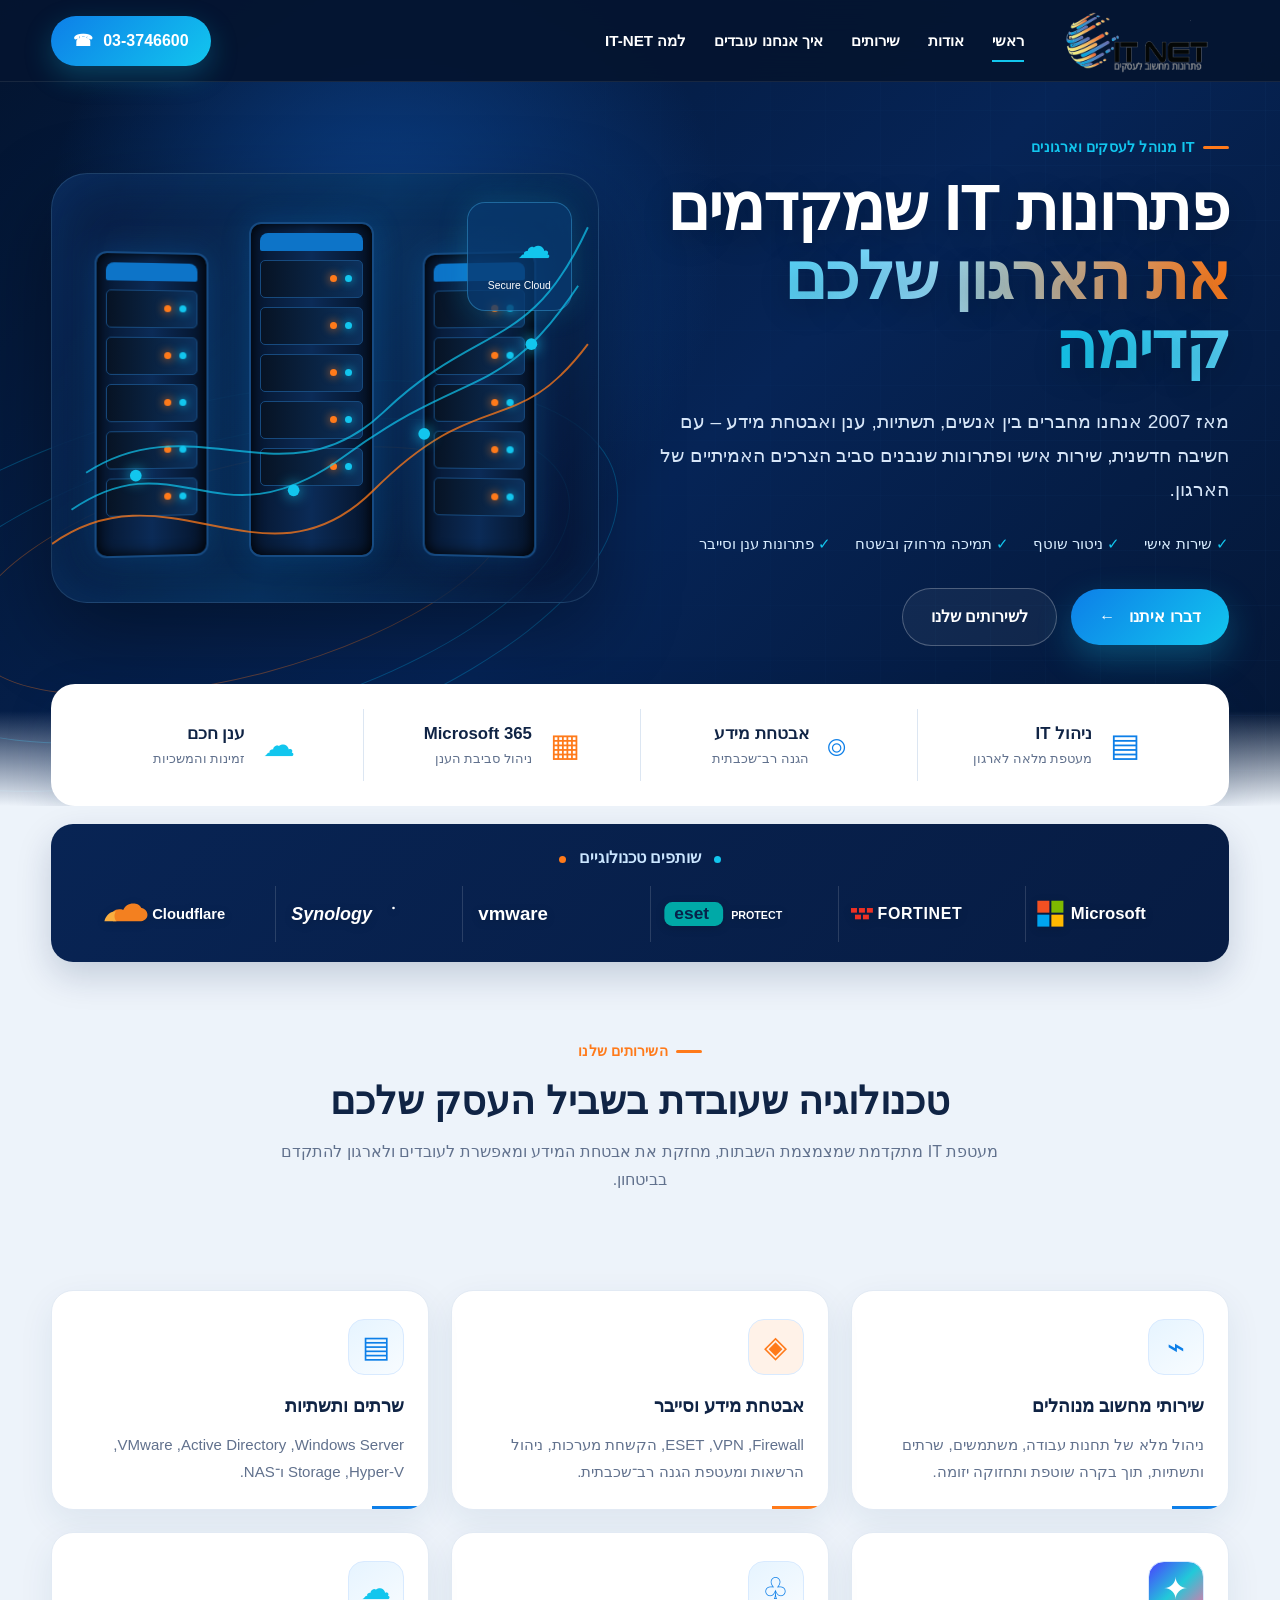
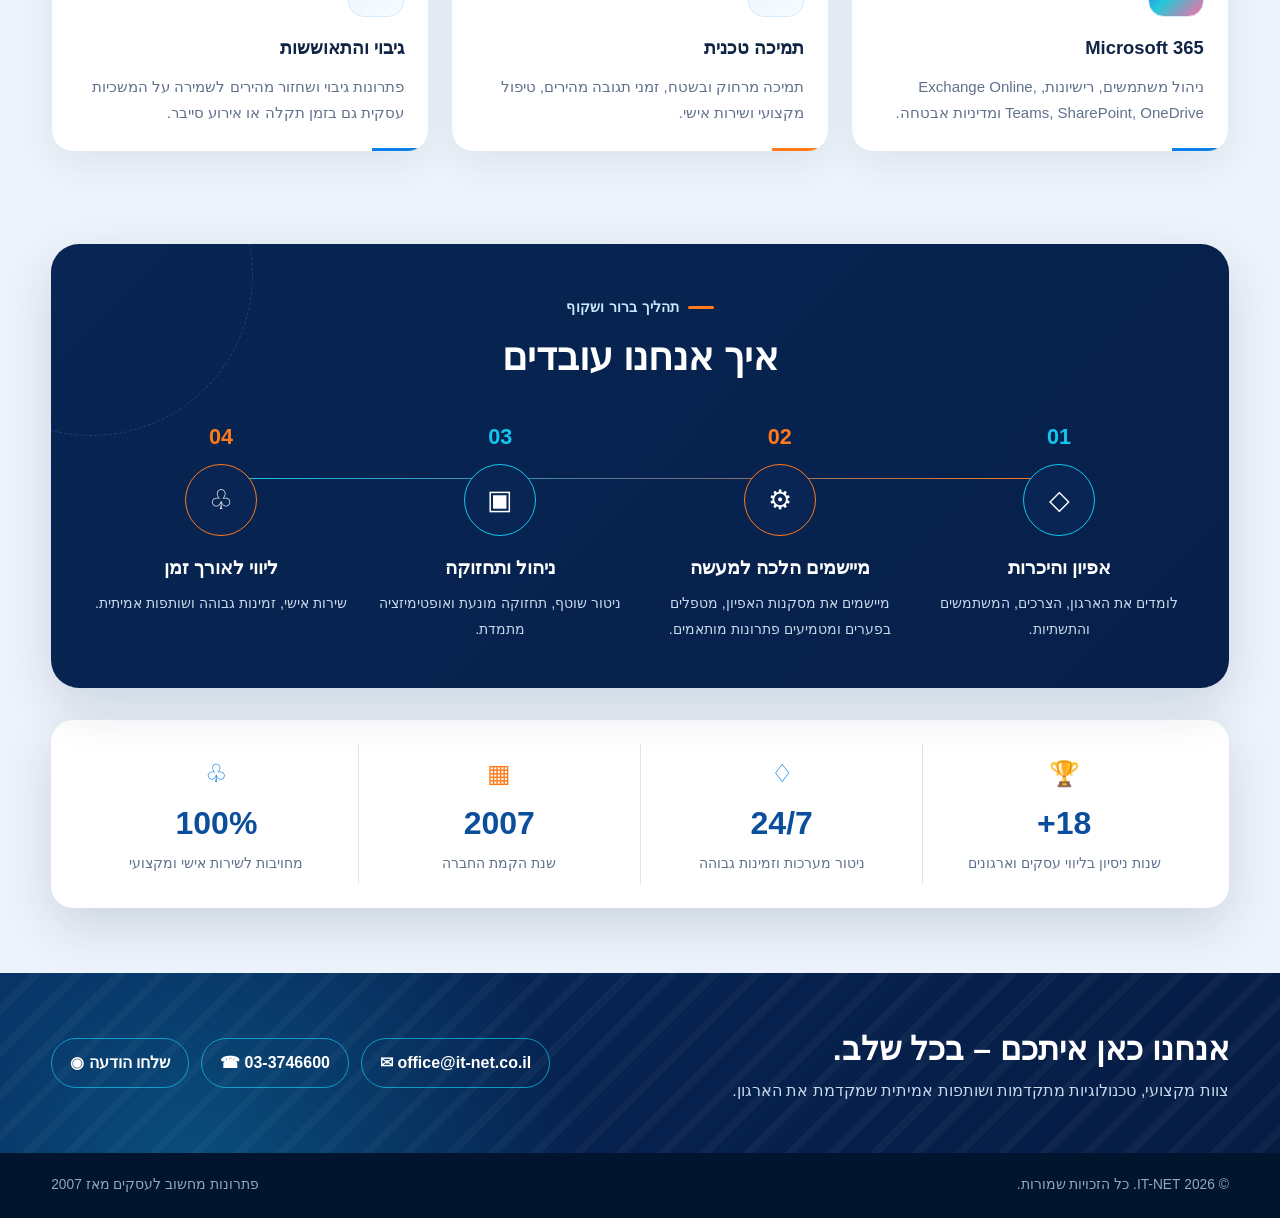
==== index.html @ 42cc9999 "back to png logo" ====
<!DOCTYPE html>
<html lang="he" dir="rtl">
<head>
  <meta charset="UTF-8" />
  <meta name="viewport" content="width=device-width, initial-scale=1.0" />
  <meta name="description" content="IT-NET – שירותי מחשוב מנוהלים, אבטחת מידע, ענן ותשתיות לעסקים וארגונים מאז 2007." />
  <title>IT-NET | פתרונות מחשוב לעסקים</title>
  <link rel="icon" type="image/svg+xml" href="favicon.svg">
  <link rel="stylesheet" href="style.css" />
</head>
<body>
  <header class="site-header">
    <div class="container nav-wrap">
      <a class="brand" href="#top" aria-label="IT-NET">
        <img src="assets/logo.png"
     alt="IT-NET פתרונות מחשוב לעסקים">
      </a>
      <button class="menu-btn" id="menuBtn" aria-label="פתיחת תפריט" aria-expanded="false">☰</button>
      <nav class="main-nav" id="mainNav" aria-label="ניווט ראשי">
        <a href="#top" class="active">ראשי</a>
        <a href="#about">אודות</a>
        <a href="#services">שירותים</a>
        <a href="#process">איך אנחנו עובדים</a>
        <a href="#why">למה IT-NET</a>
      </nav>
      <a class="phone-pill" href="tel:033746600">03-3746600 <span>☎</span></a>
    </div>
  </header>

  <main id="top">
    <section class="hero">
      <div class="hero-grid-bg" aria-hidden="true"></div>
      <div class="hero-orbits" aria-hidden="true"><span></span><span></span><span></span></div>
      <div class="container hero-inner">
        <div class="hero-copy reveal">
          <div class="eyebrow">IT מנוהל לעסקים וארגונים</div>
          <h1>פתרונות IT שמקדמים<br><span>את הארגון שלכם קדימה</span></h1>
          <p>מאז 2007 אנחנו מחברים בין אנשים, תשתיות, ענן ואבטחת מידע – עם חשיבה חדשנית, שירות אישי ופתרונות שנבנים סביב הצרכים האמיתיים של הארגון.</p>
          <div class="hero-points">
            <span>✓ שירות אישי</span>
            <span>✓ ניטור שוטף</span>
            <span>✓ תמיכה מרחוק ובשטח</span>
            <span>✓ פתרונות ענן וסייבר</span>
          </div>
          <div class="hero-actions">
            <a class="primary-btn" href="tel:033746600">דברו איתנו <span>←</span></a>
            <a class="ghost-btn" href="#services">לשירותים שלנו</a>
          </div>
        </div>

        <div class="hero-visual reveal" aria-label="המחשה של מערך שרתים וענן">
          <div class="server-stage">
            <div class="glow glow-1"></div><div class="glow glow-2"></div>
            <div class="rack rack-a">
              <b></b><i></i><i></i><i></i><i></i><i></i>
            </div>
            <div class="rack rack-b">
              <b></b><i></i><i></i><i></i><i></i><i></i>
            </div>
            <div class="rack rack-c">
              <b></b><i></i><i></i><i></i><i></i><i></i>
            </div>
            <div class="cloud-node">☁<small>Secure Cloud</small></div>
            <svg class="data-lines" viewBox="0 0 560 390" role="img" aria-label="קווי נתונים">
              <path d="M20 320 C130 245 170 360 300 265 S460 210 540 90"/>
              <path d="M0 355 C120 270 220 410 330 300 S475 250 550 150"/>
              <path d="M35 282 C145 210 240 315 340 220 S490 160 550 30"/>
              <circle cx="86" cy="285" r="6"/><circle cx="248" cy="300" r="6"/><circle cx="382" cy="242" r="6"/><circle cx="492" cy="150" r="6"/>
            </svg>
          </div>
        </div>
      </div>

      <div class="container quick-strip reveal">
        <article><span class="mini-icon">▤</span><div><strong>ניהול IT</strong><small>מעטפת מלאה לארגון</small></div></article>
        <article><span class="mini-icon shield">⌾</span><div><strong>אבטחת מידע</strong><small>הגנה רב־שכבתית</small></div></article>
        <article><span class="mini-icon microsoft">▦</span><div><strong>Microsoft 365</strong><small>ניהול סביבת הענן</small></div></article>
        <article><span class="mini-icon cloud">☁</span><div><strong>ענן חכם</strong><small>זמינות והמשכיות</small></div></article>
      </div>
    </section>

    <section class="partners" aria-label="טכנולוגיות מובילות">
      <div class="container partner-box reveal">
        <div class="partner-title"><span></span> שותפים טכנולוגיים <span></span></div>
        <div class="partner-list">
          <div class="partner-logo"><img src="assets/microsoft.svg" alt="Microsoft"></div>
          <div class="partner-logo"><img src="assets/fortinet.svg" alt="Fortinet"></div>
          <div class="partner-logo"><img src="assets/eset.svg" alt="ESET Protect"></div>
          <div class="partner-logo"><img src="assets/vmware.svg" alt="VMware"></div>
          <div class="partner-logo"><img src="assets/synology.svg" alt="Synology"></div>
          <div class="partner-logo"><img src="assets/cloudflare.svg" alt="Cloudflare"></div>
        </div>
      </div>
    </section>

    <section class="section intro" id="about">
      <div class="container center-head reveal">
        <div class="eyebrow orange">השירותים שלנו</div>
        <h2>טכנולוגיה שעובדת בשביל העסק שלכם</h2>
        <p>מעטפת IT מתקדמת שמצמצמת השבתות, מחזקת את אבטחת המידע ומאפשרת לעובדים ולארגון להתקדם בביטחון.</p>
      </div>
    </section>

    <section class="section services" id="services">
      <div class="container service-grid">
        <article class="service-card reveal"><div class="service-icon">⌁</div><h3>שירותי מחשוב מנוהלים</h3><p>ניהול מלא של תחנות עבודה, משתמשים, שרתים ותשתיות, תוך בקרה שוטפת ותחזוקה יזומה.</p><span></span></article>
        <article class="service-card reveal"><div class="service-icon orange-icon">◈</div><h3>אבטחת מידע וסייבר</h3><p>Firewall, ‏VPN, ‏ESET, הקשחת מערכות, ניהול הרשאות ומעטפת הגנה רב־שכבתית.</p><span></span></article>
        <article class="service-card reveal"><div class="service-icon">▤</div><h3>שרתים ותשתיות</h3><p>Windows Server, ‏Active Directory, ‏VMware, ‏Hyper-V, ‏Storage ו־NAS.</p><span></span></article>
        <article class="service-card reveal"><div class="service-icon multi">✦</div><h3>Microsoft 365</h3><p>ניהול משתמשים, רישיונות, Exchange Online, Teams, SharePoint, OneDrive ומדיניות אבטחה.</p><span></span></article>
        <article class="service-card reveal"><div class="service-icon">♧</div><h3>תמיכה טכנית</h3><p>תמיכה מרחוק ובשטח, זמני תגובה מהירים, טיפול מקצועי ושירות אישי.</p><span></span></article>
        <article class="service-card reveal"><div class="service-icon cyan-icon">☁</div><h3>גיבוי והתאוששות</h3><p>פתרונות גיבוי ושחזור מהירים לשמירה על המשכיות עסקית גם בזמן תקלה או אירוע סייבר.</p><span></span></article>
      </div>
    </section>

    <section class="process-wrap" id="process">
      <div class="container process-box reveal">
        <div class="process-head"><div class="eyebrow light">תהליך ברור ושקוף</div><h2>איך אנחנו עובדים</h2></div>
        <div class="steps">
          <article><div class="step-num">01</div><div class="step-icon">◇</div><h3>אפיון והיכרות</h3><p>לומדים את הארגון, הצרכים, המשתמשים והתשתיות.</p></article>
          <article><div class="step-num orange-txt">02</div><div class="step-icon orange-border">⚙</div><h3>מיישמים הלכה למעשה</h3><p>מיישמים את מסקנות האפיון, מטפלים בפערים ומטמיעים פתרונות מותאמים.</p></article>
          <article><div class="step-num">03</div><div class="step-icon">▣</div><h3>ניהול ותחזוקה</h3><p>ניטור שוטף, תחזוקה מונעת ואופטימיזציה מתמדת.</p></article>
          <article><div class="step-num orange-txt">04</div><div class="step-icon orange-border">♧</div><h3>ליווי לאורך זמן</h3><p>שירות אישי, זמינות גבוהה ושותפות אמיתית.</p></article>
        </div>
      </div>
    </section>

    <section class="stats" id="why">
      <div class="container stats-grid reveal">
        <article><div class="stat-icon orange-icon">🏆</div><strong>18+</strong><span>שנות ניסיון בליווי עסקים וארגונים</span></article>
        <article><div class="stat-icon">♢</div><strong>24/7</strong><span>ניטור מערכות וזמינות גבוהה</span></article>
        <article><div class="stat-icon orange-icon">▦</div><strong>2007</strong><span>שנת הקמת החברה</span></article>
        <article><div class="stat-icon">♧</div><strong>100%</strong><span>מחויבות לשירות אישי ומקצועי</span></article>
      </div>
    </section>

    <section class="cta-band">
      <div class="cta-pattern" aria-hidden="true"></div>
      <div class="container cta-inner reveal">
        <div><h2>אנחנו כאן איתכם – בכל שלב.</h2><p>צוות מקצועי, טכנולוגיות מתקדמות ושותפות אמיתית שמקדמת את הארגון.</p></div>
        <div class="contact-actions">
          <a href="mailto:office@it-net.co.il">office@it-net.co.il ✉</a>
          <a href="tel:033746600">03-3746600 ☎</a>
          <a href="https://wa.me/97233746600" target="_blank" rel="noopener">שלחו הודעה ◉</a>
        </div>
      </div>
    </section>
  </main>

  <footer class="footer">
    <div class="container"><span>© <span id="year"></span> IT-NET. כל הזכויות שמורות.</span><span>פתרונות מחשוב לעסקים מאז 2007</span></div>
  </footer>

  <script src="script.js"></script>
</body>
</html>
---- style.css ----
:root {
  --navy: #061a3a;
  --navy2: #08295b;
  --blue: #0d7fe8;
  --cyan: #12c6ee;
  --orange: #ff7a1a;
  --yellow: #f6c54a;

  --ink: #102445;
  --muted: #61718d;
  --soft: #f3f7fc;
  --line: #dce6f2;
  --white: #fff;

  --shadow: 0 18px 50px rgba(10, 36, 78, 0.14);
}


/* =========================================================
   RESET
   ========================================================= */

* {
  box-sizing: border-box;
  margin: 0;
  padding: 0;
}

html {
  scroll-behavior: smooth;
}

body {
  font-family: Arial, "Segoe UI", sans-serif;
  color: var(--ink);
  background: #edf3fa;
  line-height: 1.75;
  overflow-x: hidden;
}

a {
  text-decoration: none;
  color: inherit;
}

img {
  max-width: 100%;
}

.container {
  width: min(1180px, 92%);
  margin: 0 auto;
}


/* =========================================================
   HEADER
   ========================================================= */

.site-header {
  position: fixed;
  inset: 0 0 auto 0;
  z-index: 1000;

  height: 82px;

  background: rgba(5, 21, 48, 0.94);
  backdrop-filter: blur(16px);

  border-bottom: 1px solid rgba(255, 255, 255, 0.08);
}

.nav-wrap {
  height: 82px;

  display: flex;
  align-items: center;

  gap: 30px;

  /*
    The site is Hebrew / RTL.
    Keep the header direction explicit so the logo
    stays on the RIGHT and navigation follows it.
  */
  direction: rtl;
}


/* LOGO */

.brand {
  display: flex;
  align-items: center;

  flex: 0 0 auto;

  width: 175px;
  height: 72px;

  margin: 0;
  padding: 0;

  overflow: hidden;
}

.brand img {
  display: block;

  width: 175px;
  height: auto;

  max-height: 68px;

  object-fit: contain;
  object-position: center;

  margin: 0;
  padding: 0;

  background: transparent;

  filter: none;
}


/* NAVIGATION */

.main-nav {
  display: flex;
  align-items: center;
  gap: 28px;
}

.main-nav a {
  position: relative;

  color: #fff;

  font-weight: 700;
  font-size: 0.95rem;

  padding: 28px 0;

  white-space: nowrap;
}

.main-nav a::after {
  content: "";

  position: absolute;

  right: 0;
  bottom: 20px;

  width: 0;
  height: 2px;

  background: var(--cyan);

  transition: width 0.25s ease;
}

.main-nav a:hover::after,
.main-nav a.active::after {
  width: 100%;
}


/* PHONE */

.phone-pill {
  margin-right: auto;

  display: flex;
  align-items: center;
  gap: 10px;

  padding: 11px 22px;

  border-radius: 40px;

  color: #fff;

  background: linear-gradient(
    135deg,
    var(--blue),
    var(--cyan)
  );

  font-weight: 800;

  white-space: nowrap;

  box-shadow:
    0 10px 28px rgba(18, 198, 238, 0.25);
}


/* MOBILE MENU BUTTON */

.menu-btn {
  display: none;

  border: 0;
  background: transparent;

  color: #fff;

  font-size: 1.8rem;

  cursor: pointer;
}


/* =========================================================
   HERO
   ========================================================= */

.hero {
  min-height: 730px;

  padding-top: 130px;

  position: relative;

  color: #fff;

  background:
    radial-gradient(
      circle at 30% 30%,
      #0b4088 0,
      transparent 32%
    ),
    linear-gradient(
      135deg,
      #03142f 0%,
      #062456 55%,
      #041634 100%
    );

  overflow: hidden;
}

.hero::after {
  content: "";

  position: absolute;

  inset: auto 0 0;

  height: 95px;

  background:
    linear-gradient(
      to bottom,
      transparent,
      #edf3fa
    );
}

.hero-grid-bg {
  position: absolute;
  inset: 0;

  opacity: 0.14;

  background-image:
    linear-gradient(
      rgba(80, 180, 255, 0.22) 1px,
      transparent 1px
    ),
    linear-gradient(
      90deg,
      rgba(80, 180, 255, 0.22) 1px,
      transparent 1px
    );

  background-size: 55px 55px;

  mask-image:
    linear-gradient(
      to left,
      black,
      transparent 68%
    );
}

.hero-orbits span {
  position: absolute;

  border: 1px solid rgba(0, 194, 255, 0.28);

  border-radius: 50%;

  transform: rotate(-15deg);
}

.hero-orbits span:nth-child(1) {
  width: 850px;
  height: 360px;

  left: -220px;
  bottom: 40px;
}

.hero-orbits span:nth-child(2) {
  width: 700px;
  height: 280px;

  left: -120px;
  bottom: 85px;
}

.hero-orbits span:nth-child(3) {
  width: 560px;
  height: 210px;

  left: -40px;
  bottom: 130px;

  border-color: rgba(255, 122, 26, 0.35);
}

.hero-inner {
  display: grid;

  grid-template-columns:
    1.02fr
    0.98fr;

  align-items: center;

  gap: 60px;

  position: relative;
  z-index: 2;
}

.eyebrow {
  display: inline-flex;
  align-items: center;
  gap: 8px;

  color: var(--cyan);

  font-weight: 800;
  font-size: 0.9rem;

  letter-spacing: 0.2px;

  margin-bottom: 14px;
}

.eyebrow::before {
  content: "";

  width: 26px;
  height: 3px;

  border-radius: 10px;

  background: var(--orange);
}

.hero h1 {
  font-size: clamp(3rem, 5vw, 5.1rem);

  line-height: 1.08;

  margin-bottom: 24px;

  letter-spacing: -1px;

  text-shadow:
    0 8px 30px rgba(0, 0, 0, 0.24);
}

.hero h1 span {
  background:
    linear-gradient(
      90deg,
      var(--cyan),
      #8ddcff,
      var(--orange)
    );

  -webkit-background-clip: text;
  background-clip: text;

  color: transparent;
}

.hero-copy > p {
  font-size: 1.2rem;

  color: #d7e6f8;

  max-width: 690px;

  margin-bottom: 25px;
}

.hero-points {
  display: flex;

  flex-wrap: wrap;

  gap: 12px 24px;

  color: #d9edff;

  font-size: 0.95rem;

  margin-bottom: 30px;
}

.hero-points span::first-letter {
  color: var(--cyan);
}

.hero-actions {
  display: flex;

  gap: 14px;

  align-items: center;
}

.primary-btn,
.ghost-btn {
  padding: 14px 28px;

  border-radius: 40px;

  font-weight: 800;

  display: inline-flex;
  align-items: center;

  gap: 14px;

  transition: 0.25s;
}

.primary-btn {
  background:
    linear-gradient(
      135deg,
      var(--blue),
      var(--cyan)
    );

  box-shadow:
    0 14px 35px rgba(18, 198, 238, 0.28);
}

.ghost-btn {
  border: 1px solid rgba(255, 255, 255, 0.25);

  background: rgba(255, 255, 255, 0.05);
}

.primary-btn:hover,
.ghost-btn:hover {
  transform: translateY(-3px);
}


/* =========================================================
   HERO VISUAL
   ========================================================= */

.hero-visual {
  min-height: 430px;

  display: grid;

  place-items: center;
}

.server-stage {
  position: relative;

  width: 100%;
  height: 430px;

  border-radius: 36px;

  background:
    linear-gradient(
      145deg,
      rgba(9, 34, 75, 0.98),
      rgba(6, 17, 44, 0.76)
    );

  border:
    1px solid rgba(112, 196, 255, 0.22);

  box-shadow:
    inset 0 0 55px rgba(12, 126, 232, 0.16),
    0 30px 80px rgba(0, 0, 0, 0.35);

  overflow: hidden;

  perspective: 900px;
}

.server-stage::before {
  content: "";

  position: absolute;
  inset: 0;

  background:
    linear-gradient(
      90deg,
      transparent,
      rgba(16, 170, 255, 0.12),
      transparent
    );

  transform: skewX(-18deg);
}

.rack {
  position: absolute;

  bottom: 45px;

  width: 112px;
  height: 305px;

  border:
    2px solid #164a81;

  border-radius: 12px;

  background:
    linear-gradient(
      90deg,
      #06162f,
      #0b2b57,
      #051329
    );

  box-shadow:
    0 0 30px rgba(0, 153, 255, 0.18),
    inset 0 0 14px #000;
}

.rack b {
  display: block;

  height: 18px;

  background: #0d74c8;

  border-radius: 8px 8px 2px 2px;

  margin: 9px;
}

.rack i {
  display: block;

  height: 38px;

  margin: 9px;

  border-radius: 5px;

  background:
    linear-gradient(
      90deg,
      #071324,
      #0c315d
    );

  border:
    1px solid #174a7e;

  position: relative;
}

.rack i::before,
.rack i::after {
  content: "";

  position: absolute;

  top: 14px;

  width: 7px;
  height: 7px;

  border-radius: 50%;

  box-shadow:
    0 0 10px currentColor;
}

.rack i::before {
  right: 10px;

  color: var(--cyan);

  background: currentColor;
}

.rack i::after {
  right: 25px;

  color: var(--orange);

  background: currentColor;
}

.rack-a {
  left: 8%;

  transform: rotateY(8deg);
}

.rack-b {
  left: 36%;

  width: 125px;
  height: 335px;
}

.rack-c {
  left: 68%;

  transform: rotateY(-8deg);
}

.cloud-node {
  position: absolute;

  top: 28px;
  right: 26px;

  padding: 15px 20px;

  border-radius: 18px;

  background:
    rgba(8, 58, 112, 0.78);

  border:
    1px solid rgba(75, 200, 255, 0.35);

  font-size: 2.1rem;

  color: var(--cyan);

  box-shadow:
    0 0 30px rgba(18, 198, 238, 0.2);
}

.cloud-node small {
  display: block;

  color: #fff;

  font-size: 0.65rem;
}

.data-lines {
  position: absolute;

  inset: 0;

  width: 100%;
  height: 100%;
}

.data-lines path {
  fill: none;

  stroke: var(--cyan);

  stroke-width: 2;

  opacity: 0.7;
}

.data-lines path:nth-child(2) {
  stroke: var(--orange);

  opacity: 0.75;
}

.data-lines circle {
  fill: var(--cyan);

  filter:
    drop-shadow(
      0 0 7px var(--cyan)
    );
}


/* =========================================================
   QUICK STRIP
   ========================================================= */

.quick-strip {
  position: relative;
  z-index: 5;

  margin-top: 38px;

  padding: 25px 34px;

  background: #fff;

  border-radius: 24px;

  box-shadow: var(--shadow);

  display: grid;

  grid-template-columns:
    repeat(4, 1fr);

  color: var(--ink);
}

.quick-strip article {
  display: flex;

  gap: 18px;

  justify-content: center;
  align-items: center;

  padding: 8px 22px;

  border-left:
    1px solid var(--line);
}

.quick-strip article:last-child {
  border-left: 0;
}

.quick-strip strong,
.quick-strip small {
  display: block;
}

.quick-strip strong {
  font-size: 1.05rem;
}

.quick-strip small {
  color: var(--muted);

  font-size: 0.8rem;
}

.mini-icon {
  font-size: 2rem;

  color: var(--blue);
}

.mini-icon.microsoft {
  color: var(--orange);
}

.mini-icon.cloud {
  color: var(--cyan);
}


/* =========================================================
   PARTNERS
   ========================================================= */

.partners {
  padding: 18px 0 0;
}

.partner-box {
  background:
    linear-gradient(
      135deg,
      #082454,
      #071c43
    );

  border-radius: 22px;

  padding: 20px 36px;

  box-shadow:
    0 14px 35px rgba(7, 33, 76, 0.18);
}

.partner-title {
  text-align: center;

  color: #cbe6ff;

  font-weight: 800;

  margin-bottom: 14px;
}

.partner-title span {
  display: inline-block;

  width: 7px;
  height: 7px;

  border-radius: 50%;

  background: var(--cyan);

  margin: 0 8px;
}

.partner-title span:last-child {
  background: var(--orange);
}

.partner-list {
  display: grid;

  grid-template-columns:
    repeat(6, 1fr);

  align-items: center;

  gap: 20px;
}

.partner-logo {
  height: 56px;

  display: flex;

  align-items: center;
  justify-content: center;

  padding: 6px 10px;

  border-left:
    1px solid rgba(255, 255, 255, 0.14);
}

.partner-logo:last-child {
  border-left: 0;
}

.partner-logo img {
  display: block;

  width: 100%;

  max-width: 165px;

  height: 42px;

  object-fit: contain;

  filter:
    drop-shadow(
      0 2px 4px rgba(0, 0, 0, 0.15)
    );
}


/* =========================================================
   SECTIONS
   ========================================================= */

.section {
  padding: 72px 0;
}

.intro {
  padding-bottom: 24px;
}

.center-head {
  text-align: center;
}

.center-head h2,
.process-head h2 {
  font-size:
    clamp(2rem, 3vw, 3rem);

  line-height: 1.2;

  margin-bottom: 14px;
}

.center-head p {
  max-width: 760px;

  margin: auto;

  color: var(--muted);
}

.eyebrow.orange {
  color: var(--orange);
}


/* =========================================================
   SERVICES
   ========================================================= */

.service-grid {
  display: grid;

  grid-template-columns:
    repeat(3, 1fr);

  gap: 22px;
}

.service-card {
  position: relative;

  background: #fff;

  border:
    1px solid #e2eaf4;

  border-radius: 22px;

  padding: 28px 24px 24px;

  box-shadow:
    0 12px 35px rgba(22, 62, 108, 0.08);

  overflow: hidden;

  transition: 0.3s;
}

.service-card:hover {
  transform: translateY(-7px);

  box-shadow:
    0 20px 45px rgba(22, 62, 108, 0.15);
}

.service-card::before {
  content: "";

  position: absolute;

  inset: 0 auto 0 0;

  width: 3px;

  background:
    linear-gradient(
      var(--cyan),
      var(--blue)
    );

  opacity: 0;

  transition: 0.3s;
}

.service-card:hover::before {
  opacity: 1;
}

.service-card h3 {
  font-size: 1.15rem;

  margin: 15px 0 10px;
}

.service-card p {
  color: var(--muted);

  font-size: 0.94rem;
}

.service-card > span {
  position: absolute;

  right: 0;
  bottom: 0;

  width: 56px;
  height: 3px;

  background: var(--blue);
}

.service-card:nth-child(2) > span,
.service-card:nth-child(5) > span {
  background: var(--orange);
}

.service-icon {
  width: 56px;
  height: 56px;

  border-radius: 16px;

  display: grid;
  place-items: center;

  background:
    linear-gradient(
      145deg,
      #e6f4ff,
      #f8fcff
    );

  color: var(--blue);

  font-size: 1.85rem;

  border:
    1px solid #d8eaff;
}

.service-icon.orange-icon {
  color: var(--orange);

  background: #fff2e8;
}

.service-icon.cyan-icon {
  color: var(--cyan);
}

.service-icon.multi {
  background:
    linear-gradient(
      135deg,
      #4a40ff,
      #22c9d9,
      #ff6aa0
    );

  color: #fff;
}


/* =========================================================
   PROCESS
   ========================================================= */

.process-wrap {
  padding: 20px 0 14px;
}

.process-box {
  position: relative;

  background:
    linear-gradient(
      135deg,
      #082553,
      #06204a
    );

  color: #fff;

  border-radius: 28px;

  padding: 46px 42px;

  box-shadow: var(--shadow);

  overflow: hidden;
}

.process-box::after {
  content: "";

  position: absolute;

  width: 320px;
  height: 320px;

  border:
    1px dashed rgba(56, 183, 255, 0.25);

  border-radius: 50%;

  left: -120px;
  top: -130px;
}

.process-head {
  text-align: center;
}

.eyebrow.light {
  color: #c8eaff;
}

.steps {
  display: grid;

  grid-template-columns:
    repeat(4, 1fr);

  gap: 24px;

  margin-top: 38px;

  position: relative;
}

.steps::before {
  content: "";

  position: absolute;

  top: 60px;

  right: 12%;
  left: 12%;

  height: 1px;

  background:
    linear-gradient(
      90deg,
      var(--cyan),
      rgba(255,255,255,0.35),
      var(--orange)
    );
}

.steps article {
  text-align: center;

  position: relative;

  z-index: 2;
}

.step-num {
  font-weight: 900;

  font-size: 1.35rem;

  color: var(--cyan);
}

.orange-txt {
  color: var(--orange);
}

.step-icon {
  width: 72px;
  height: 72px;

  margin: 8px auto 16px;

  border:
    1px solid var(--cyan);

  border-radius: 50%;

  display: grid;
  place-items: center;

  background: #082553;

  font-size: 1.7rem;
}

.orange-border {
  border-color: var(--orange);
}

.steps h3 {
  margin-bottom: 7px;
}

.steps p {
  font-size: 0.9rem;

  color: #c9d8eb;
}


/* =========================================================
   STATS
   ========================================================= */

.stats {
  padding: 18px 0 65px;
}

.stats-grid {
  background: #fff;

  border-radius: 22px;

  box-shadow: var(--shadow);

  display: grid;

  grid-template-columns:
    repeat(4, 1fr);

  padding: 24px;
}

.stats article {
  text-align: center;

  padding: 8px 22px;

  border-left:
    1px solid var(--line);
}

.stats article:last-child {
  border-left: 0;
}

.stats strong {
  display: block;

  font-size: 2rem;

  color: #0a4e9c;
}

.stats span {
  display: block;

  color: var(--muted);

  font-size: 0.9rem;
}

.stat-icon {
  font-size: 1.55rem;

  color: var(--blue);
}

.stat-icon.orange-icon {
  color: var(--orange);
}


/* =========================================================
   CTA
   ========================================================= */

.cta-band {
  position: relative;

  background:
    linear-gradient(
      135deg,
      #07285c,
      #061c43
    );

  color: #fff;

  padding: 48px 0;

  overflow: hidden;
}

.cta-pattern {
  position: absolute;

  inset: 0;

  background:
    radial-gradient(
      circle at 15% 110%,
      rgba(18, 198, 238, 0.25),
      transparent 35%
    ),
    repeating-linear-gradient(
      135deg,
      transparent 0 22px,
      rgba(255, 255, 255, 0.035) 22px 30px
    );
}

.cta-inner {
  position: relative;

  display: flex;

  justify-content: space-between;
  align-items: center;

  gap: 30px;
}

.cta-inner h2 {
  font-size: 2rem;
}

.cta-inner p {
  color: #c7d9ed;
}

.contact-actions {
  display: flex;

  gap: 12px;

  flex-wrap: wrap;
}

.contact-actions a {
  border:
    1px solid rgba(18, 198, 238, 0.7);

  border-radius: 30px;

  padding: 10px 18px;

  font-weight: 700;

  transition: 0.25s;
}

.contact-actions a:hover {
  background: var(--cyan);

  color: #03152f;
}


/* =========================================================
   FOOTER
   ========================================================= */

.footer {
  background: #03142f;

  color: #91a7c3;

  padding: 20px 0;

  font-size: 0.86rem;
}

.footer .container {
  display: flex;

  justify-content: space-between;
}


/* =========================================================
   REVEAL ANIMATION
   ========================================================= */

.reveal {
  opacity: 0;

  transform: translateY(20px);

  transition:
    opacity 0.7s ease,
    transform 0.7s ease;
}

.reveal.visible {
  opacity: 1;

  transform: none;
}


/* =========================================================
   CAREERS
   ========================================================= */

.careers-section {
  padding: 25px 0 72px;
}

.careers-shell {
  position: relative;

  background:
    linear-gradient(
      135deg,
      #f7fbff,
      #edf6ff
    );

  border:
    1px solid #dce9f7;

  border-radius: 28px;

  padding: 46px;

  box-shadow: var(--shadow);

  overflow: hidden;
}

.careers-shell::before {
  content: "";

  position: absolute;

  width: 360px;
  height: 360px;

  border-radius: 50%;

  background:
    radial-gradient(
      circle,
      rgba(18, 198, 238, 0.15),
      transparent 68%
    );

  left: -130px;
  top: -150px;
}

.careers-intro {
  position: relative;

  max-width: 760px;

  margin: 0 auto 30px;

  text-align: center;
}

.careers-intro h2 {
  font-size:
    clamp(2rem, 3vw, 3rem);

  line-height: 1.2;

  margin: 8px 0 12px;
}

.careers-intro p {
  color: var(--muted);
}

.location-chip {
  display: inline-flex;

  margin-top: 16px;

  padding: 8px 16px;

  border-radius: 999px;

  background: #fff;

  border:
    1px solid #d9e7f5;

  color: #0a4e9c;

  font-weight: 800;
}

.career-columns {
  display: grid;

  grid-template-columns:
    1fr 1fr;

  gap: 22px;

  position: relative;
}

.career-card {
  background: #fff;

  border:
    1px solid #dce7f2;

  border-radius: 22px;

  padding: 28px;

  box-shadow:
    0 14px 36px rgba(15, 58, 105, 0.08);
}

.career-card h3 {
  font-size: 1.25rem;

  margin: 7px 0 15px;
}

.career-kicker {
  color: var(--blue);

  font-weight: 900;

  font-size: 0.82rem;

  letter-spacing: 0.03em;
}

.career-card ul,
.skills-list {
  padding-right: 20px;

  color: var(--muted);
}

.career-card li {
  margin: 8px 0;
}

.accent-card {
  background:
    linear-gradient(
      145deg,
      #082553,
      #061d45
    );

  color: #fff;

  border-color:
    rgba(255, 255, 255, 0.08);
}

.accent-card .career-kicker {
  color: var(--orange);
}

.accent-card .skills-list {
  color: #d7e5f4;
}

.skills-list li::marker {
  color: var(--orange);

  font-weight: 900;
}

.accent-card b {
  color: #fff;
}


/* =========================================================
   DESKTOP LOGO SAFETY
   ========================================================= */

@media (min-width: 981px) {
  .brand {
    width: 175px;
    height: 72px;
  }

  .brand img {
    width: 175px;
    height: 68px;
  }
}


/* =========================================================
   TABLET
   ========================================================= */

@media (max-width: 980px) {

  .site-header {
    height: 72px;
  }

  .nav-wrap {
    height: 72px;

    gap: 18px;
  }

  .brand {
    width: 160px;
    height: 64px;
  }

  .brand img {
    width: 160px;
    height: 62px;
  }

  .main-nav {
    position: absolute;

    top: 72px;

    right: 4%;
    left: 4%;

    display: none;

    flex-direction: column;

    align-items: stretch;

    background: #061a3a;

    border:
      1px solid rgba(255, 255, 255, 0.12);

    border-radius: 16px;

    padding: 12px;
  }

  .main-nav.show {
    display: flex;
  }

  .main-nav a {
    padding: 11px 14px;
  }

  .main-nav a::after {
    bottom: 5px;
  }

  .menu-btn {
    display: block;
  }

  .phone-pill {
    margin-right: 0;
  }

  .hero-inner {
    grid-template-columns: 1fr;
  }

  .hero-copy {
    text-align: center;
  }

  .hero-copy > p {
    margin-right: auto;
    margin-left: auto;
  }

  .hero-points,
  .hero-actions {
    justify-content: center;
  }

  .hero-visual {
    min-height: 370px;
  }

  .server-stage {
    height: 360px;
  }

  .quick-strip {
    grid-template-columns:
      repeat(2, 1fr);
  }

  .quick-strip article:nth-child(2) {
    border-left: 0;
  }

  .quick-strip article:nth-child(-n+2) {
    border-bottom:
      1px solid var(--line);
  }

  .partner-list {
    grid-template-columns:
      repeat(3, 1fr);
  }

  .partner-logo:nth-child(3n) {
    border-left: 0;
  }

  .service-grid {
    grid-template-columns:
      repeat(2, 1fr);
  }

  .steps {
    grid-template-columns:
      repeat(2, 1fr);
  }

  .steps::before {
    display: none;
  }

  .stats-grid {
    grid-template-columns:
      repeat(2, 1fr);
  }

  .stats article:nth-child(2) {
    border-left: 0;
  }

  .stats article:nth-child(-n+2) {
    border-bottom:
      1px solid var(--line);
  }

  .cta-inner {
    flex-direction: column;

    text-align: center;

    align-items: center;
  }
}


/* =========================================================
   MOBILE
   ========================================================= */

@media (max-width: 640px) {

  .container {
    width: min(94%, 1180px);
  }

  .site-header {
    height: 70px;
  }

  .nav-wrap {
    height: 70px;

    gap: 12px;
  }

  .brand {
    width: 145px;
    height: 62px;
  }

  .brand img {
    width: 145px;
    height: 58px;
  }

  .phone-pill {
    display: none;
  }

  .main-nav {
    top: 70px;
  }

  .hero {
    padding-top: 100px;

    min-height: auto;

    padding-bottom: 110px;
  }

  .hero h1 {
    font-size: 2.7rem;
  }

  .hero-copy > p {
    font-size: 1rem;
  }

  .hero-points {
    display: grid;

    grid-template-columns:
      1fr 1fr;

    text-align: right;
  }

  .hero-actions {
    flex-direction: column;
  }

  .primary-btn,
  .ghost-btn {
    width: 100%;

    justify-content: center;
  }

  .hero-visual {
    min-height: 290px;
  }

  .server-stage {
    height: 285px;
  }

  .rack {
    transform: scale(0.72);

    transform-origin: bottom;
  }

  .rack-a {
    left: 0;
  }

  .rack-b {
    left: 32%;
  }

  .rack-c {
    left: 65%;
  }

  .cloud-node {
    font-size: 1.4rem;

    padding: 10px 13px;
  }

  .quick-strip {
    margin-top: 20px;

    padding: 18px 10px;

    grid-template-columns: 1fr;
  }

  .quick-strip article {
    border-left: 0 !important;

    border-bottom:
      1px solid var(--line) !important;

    justify-content: flex-start;
  }

  .quick-strip article:last-child {
    border-bottom: 0 !important;
  }

  .partner-list {
    grid-template-columns:
      repeat(2, 1fr);
  }

  .partner-logo {
    height: 52px;

    padding: 5px;
  }

  .partner-logo:nth-child(odd) {
    border-left:
      1px solid rgba(255, 255, 255, 0.14);
  }

  .partner-logo:nth-child(even) {
    border-left: 0;
  }

  .partner-logo img {
    max-width: 145px;

    height: 38px;
  }

  .section {
    padding: 50px 0;
  }

  .service-grid {
    grid-template-columns: 1fr;
  }

  .process-box {
    padding: 38px 20px;
  }

  .steps {
    grid-template-columns: 1fr;
  }

  .stats-grid {
    grid-template-columns: 1fr;
  }

  .stats article {
    border-left: 0 !important;

    border-bottom:
      1px solid var(--line) !important;
  }

  .stats article:last-child {
    border-bottom: 0 !important;
  }

  .contact-actions {
    flex-direction: column;

    width: 100%;
  }

  .contact-actions a {
    width: 100%;
  }

  .footer .container {
    flex-direction: column;

    align-items: center;

    gap: 4px;

    text-align: center;
  }

  .careers-shell {
    padding: 34px 20px;
  }

  .career-columns {
    grid-template-columns: 1fr;
  }
}


/* =========================================================
   CAREERS MOBILE
   ========================================================= */

@media (max-width: 760px) {
  .careers-shell {
    padding: 34px 20px;
  }

  .career-columns {
    grid-template-columns: 1fr;
  }
}
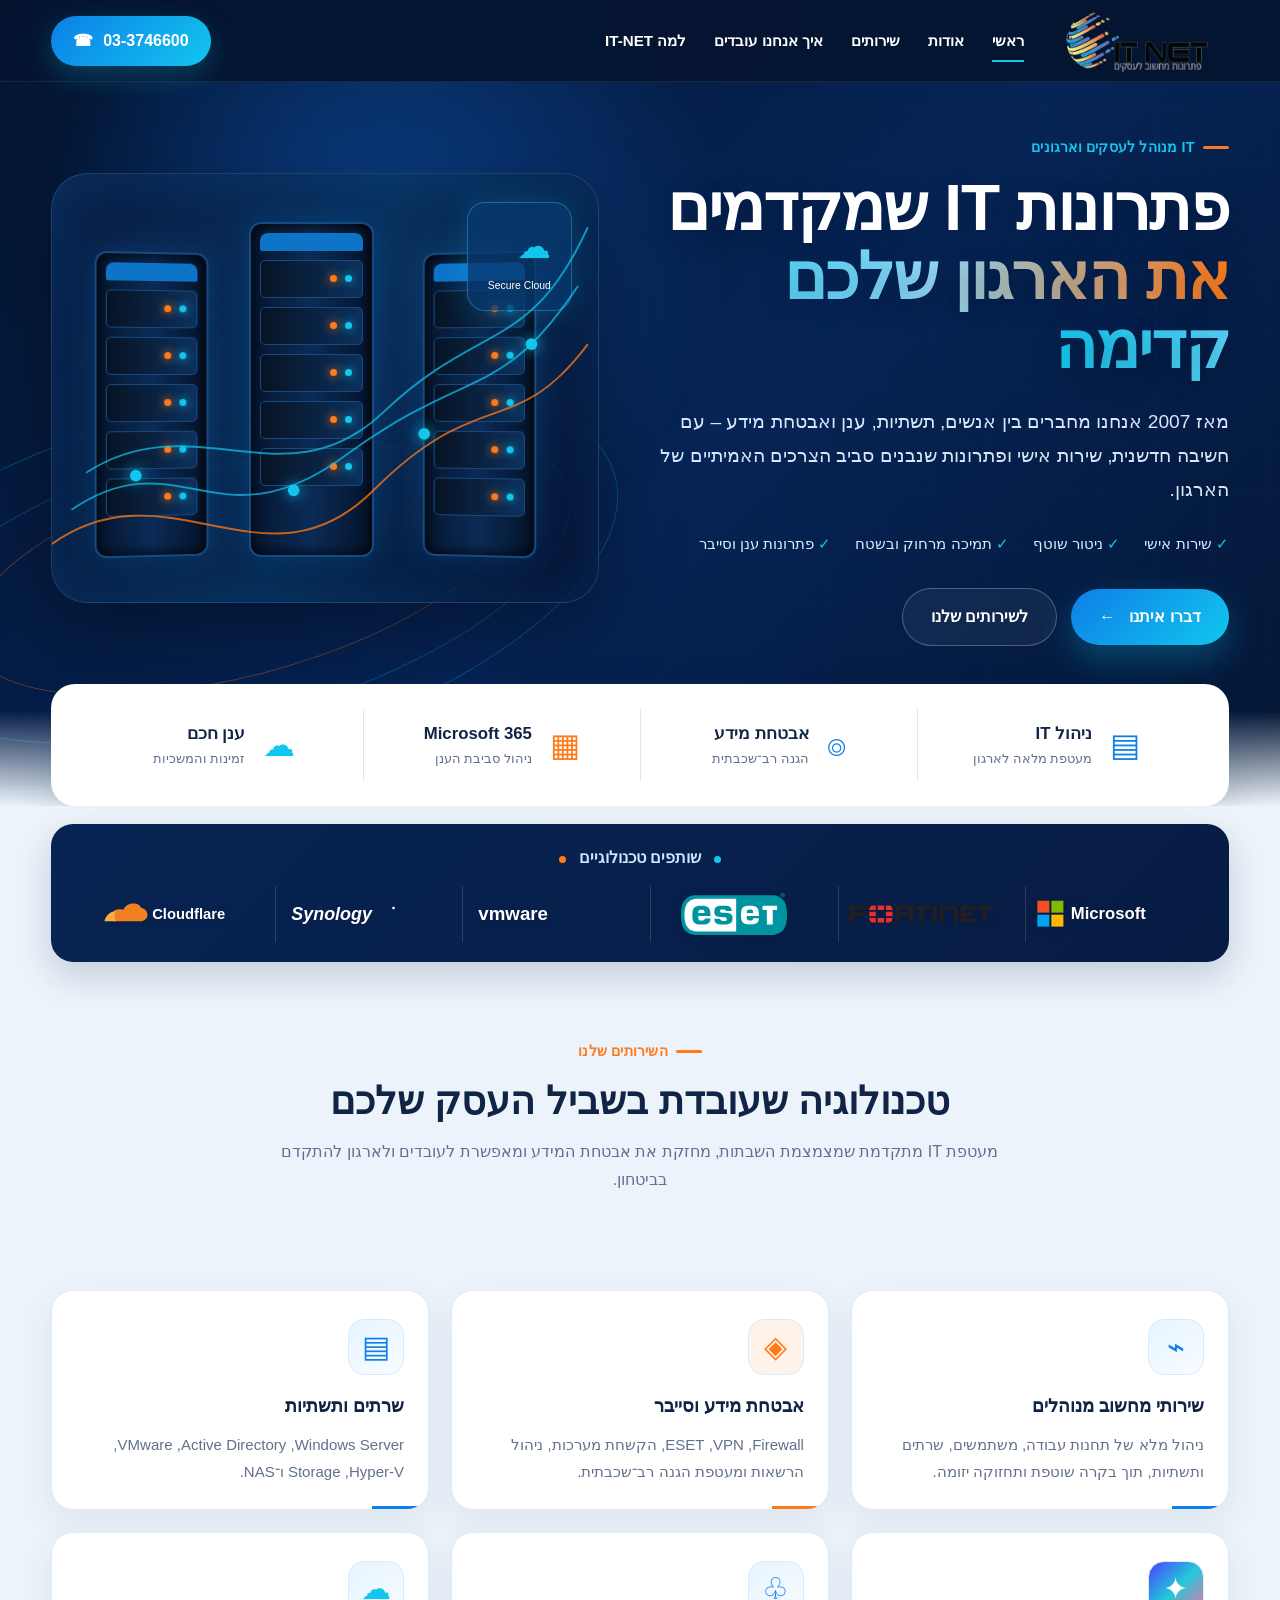
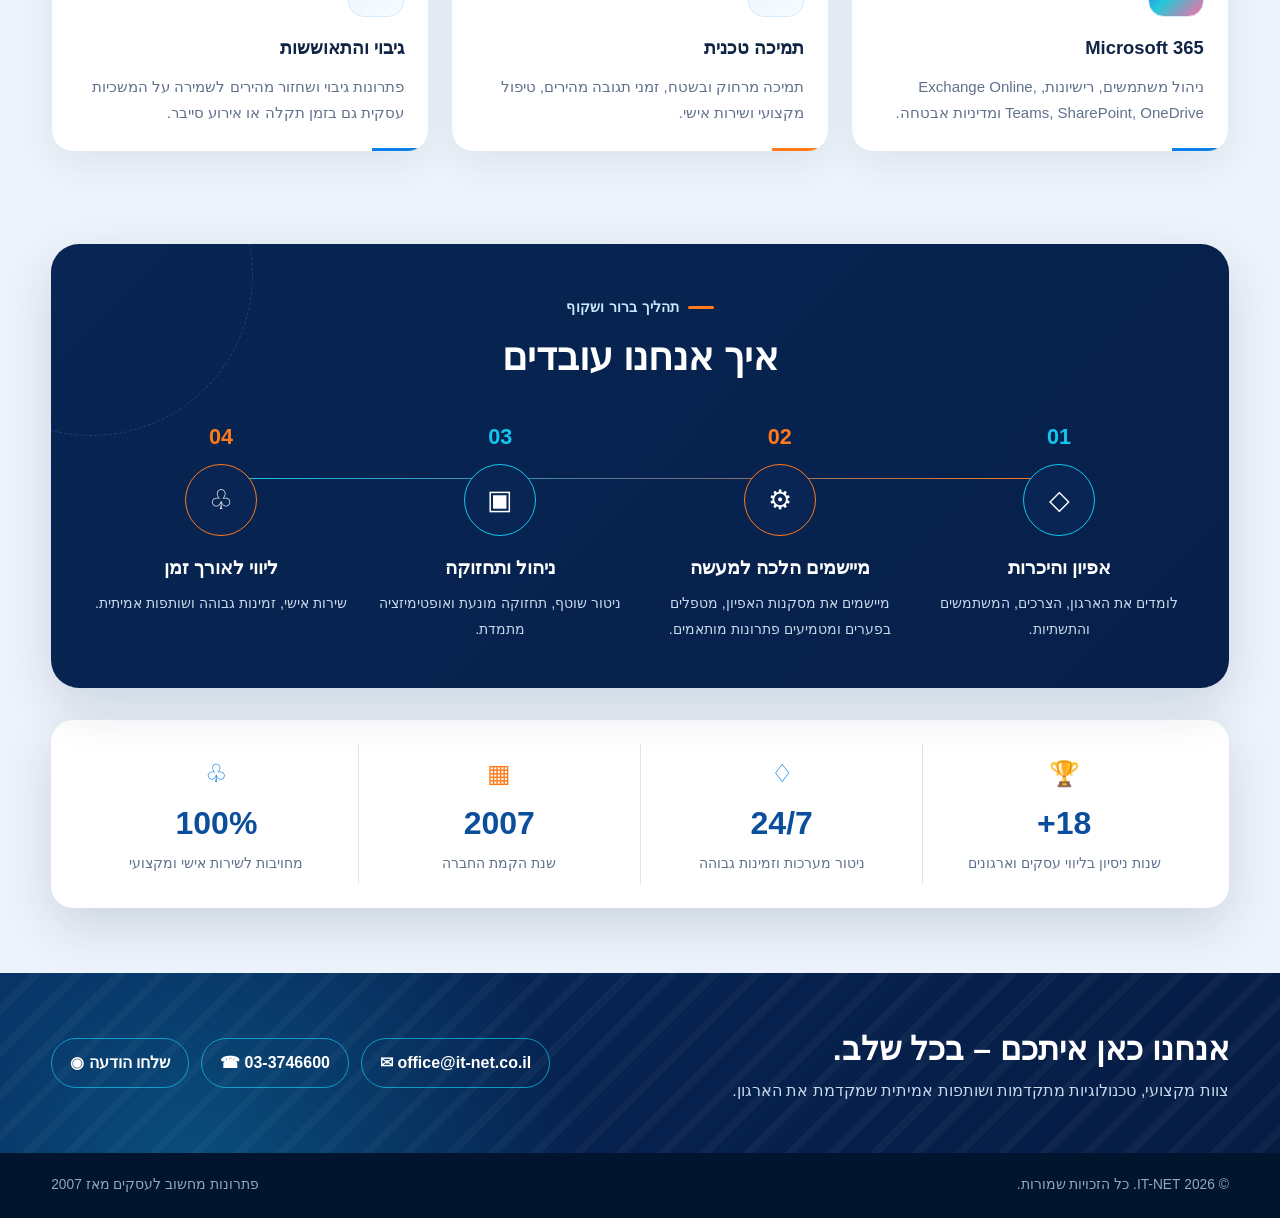
==== commit ba5328ba: "added classes to partners logo" ====
--- a/index.html
+++ b/index.html
@@ -83,12 +83,12 @@
       <div class="container partner-box reveal">
         <div class="partner-title"><span></span> שותפים טכנולוגיים <span></span></div>
         <div class="partner-list">
-          <div class="partner-logo"><img src="assets/microsoft.svg" alt="Microsoft"></div>
-          <div class="partner-logo"><img src="assets/fortinet.svg" alt="Fortinet"></div>
-          <div class="partner-logo"><img src="assets/eset.svg" alt="ESET Protect"></div>
-          <div class="partner-logo"><img src="assets/vmware.svg" alt="VMware"></div>
-          <div class="partner-logo"><img src="assets/synology.svg" alt="Synology"></div>
-          <div class="partner-logo"><img src="assets/cloudflare.svg" alt="Cloudflare"></div>
+          <div class="partner-logo microsoft"><img src="assets/microsoft.svg" alt="Microsoft"></div>
+          <div class="partner-logo fortinet" ><img src="assets/fortinet.svg" alt="Fortinet"></div>
+          <div class="partner-logo eset"><img src="assets/eset.svg" alt="ESET Protect"></div>
+          <div class="partner-logo vmware"><img src="assets/vmware.svg" alt="VMware"></div>
+          <div class="partner-logo synology"><img src="assets/synology.svg" alt="Synology"></div>
+          <div class="partner-logo cloudflare"><img src="assets/cloudflare.svg" alt="Cloudflare"></div>
         </div>
       </div>
     </section>
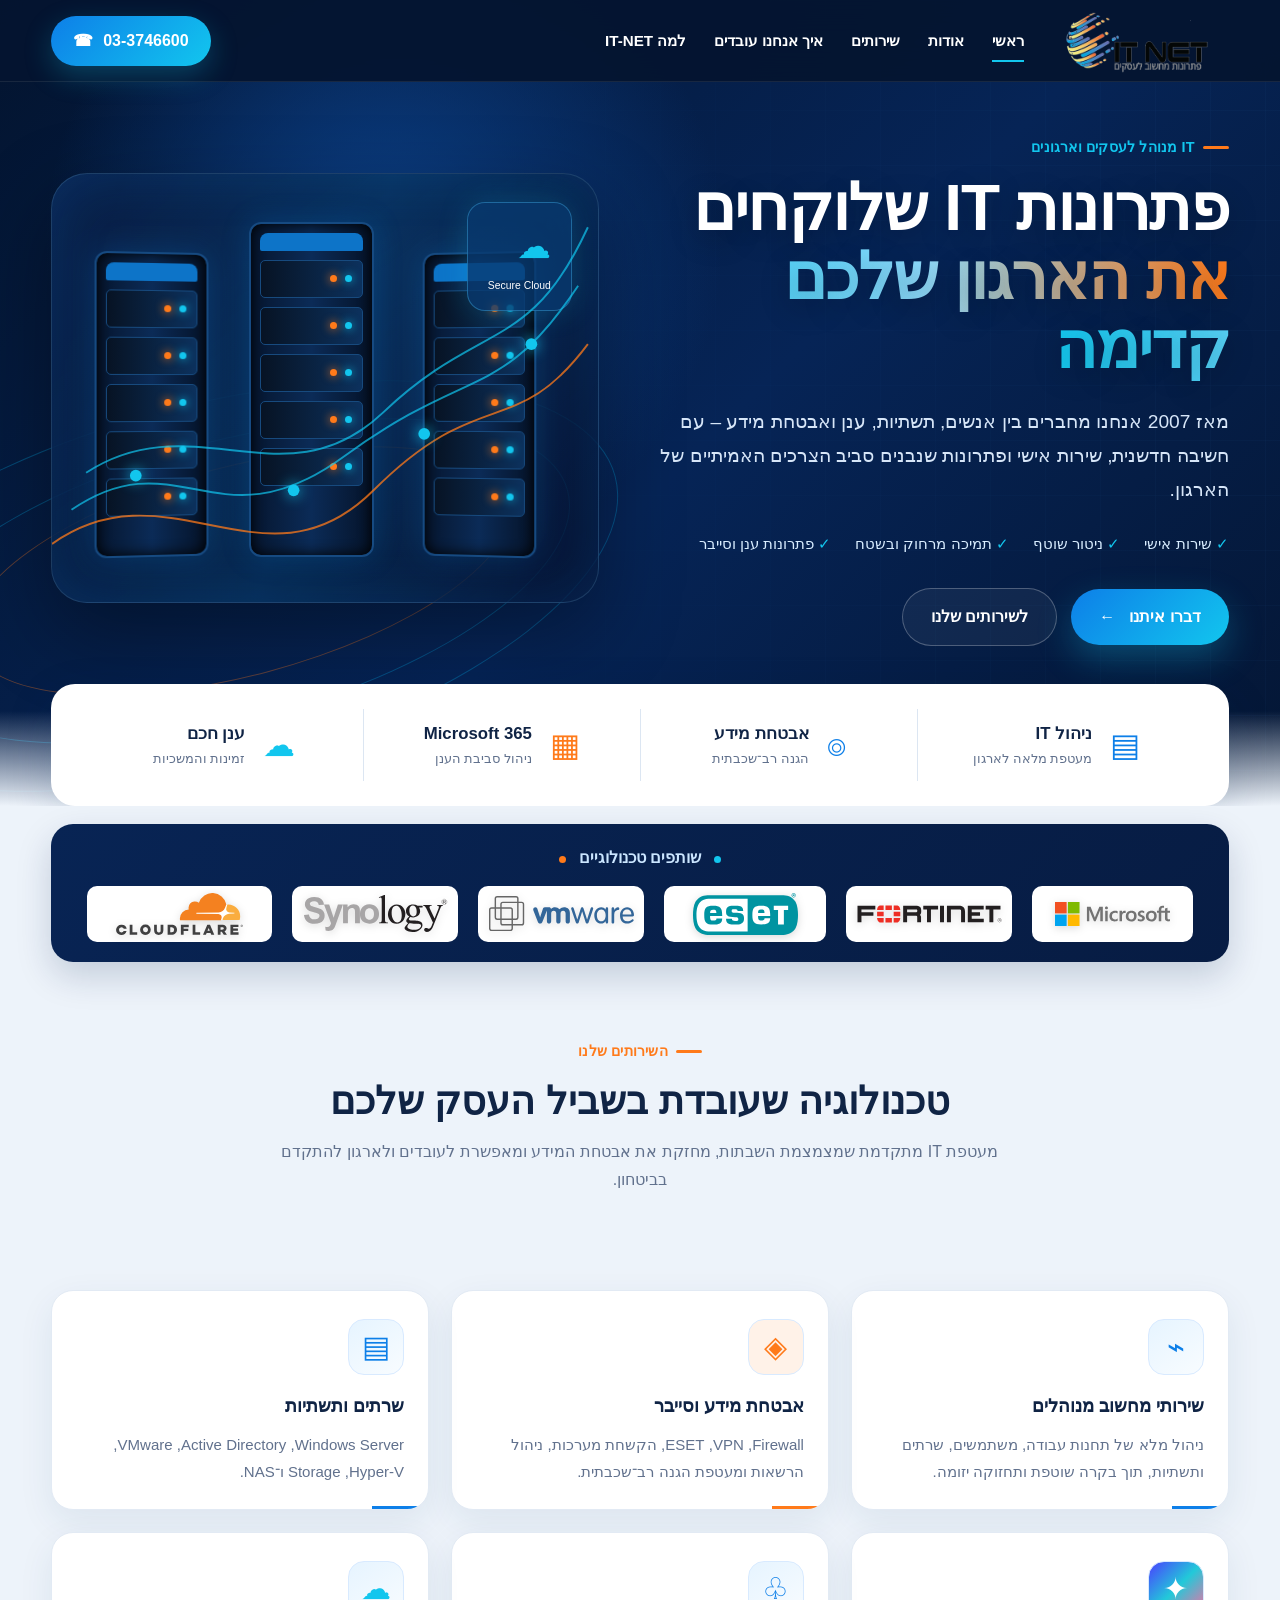
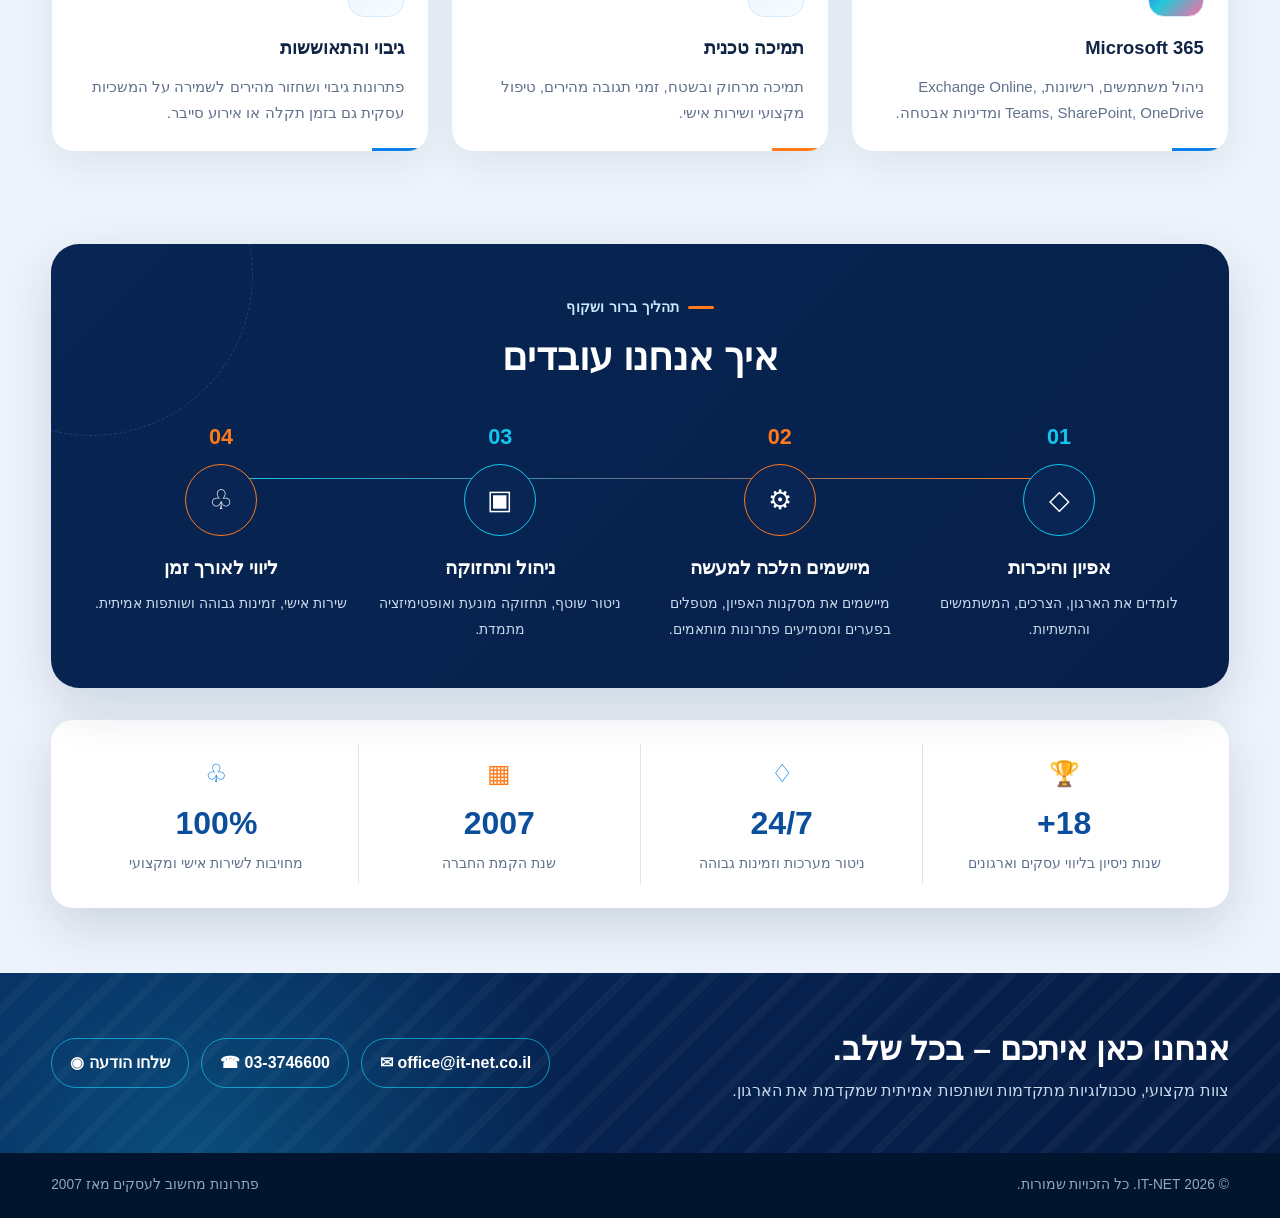
==== commit 99f30f5e: "Update index.html" ====
--- a/index.html
+++ b/index.html
@@ -34,7 +34,7 @@
       <div class="container hero-inner">
         <div class="hero-copy reveal">
           <div class="eyebrow">IT מנוהל לעסקים וארגונים</div>
-          <h1>פתרונות IT שמקדמים<br><span>את הארגון שלכם קדימה</span></h1>
+          <h1>פתרונות IT שלוקחים<br><span>את הארגון שלכם קדימה</span></h1>
           <p>מאז 2007 אנחנו מחברים בין אנשים, תשתיות, ענן ואבטחת מידע – עם חשיבה חדשנית, שירות אישי ופתרונות שנבנים סביב הצרכים האמיתיים של הארגון.</p>
           <div class="hero-points">
             <span>✓ שירות אישי</span>
--- a/style.css
+++ b/style.css
@@ -1964,4 +1964,39 @@
   .career-columns {
     grid-template-columns: 1fr;
   }
+}
+
+
+
+.partner-logo.microsoft img {
+  width: 115px;
+}
+
+.partner-logo.fortinet img {
+  width: 145px;
+}
+
+.partner-logo.eset img {
+  width: 105px;
+}
+
+.partner-logo.vmware img {
+  width: 145px;
+}
+
+.partner-logo.synology img {
+  width: 145px;
+}
+
+.partner-logo.cloudflare img {
+  width: 180px;
+}
+.partner-logo.eset,
+.partner-logo.microsoft,
+.partner-logo.cloudflare,
+.partner-logo.vmware,
+.partner-logo.synology,
+.partner-logo.fortinet {
+  background: #ffffff;
+  border-radius: 10px;
 }
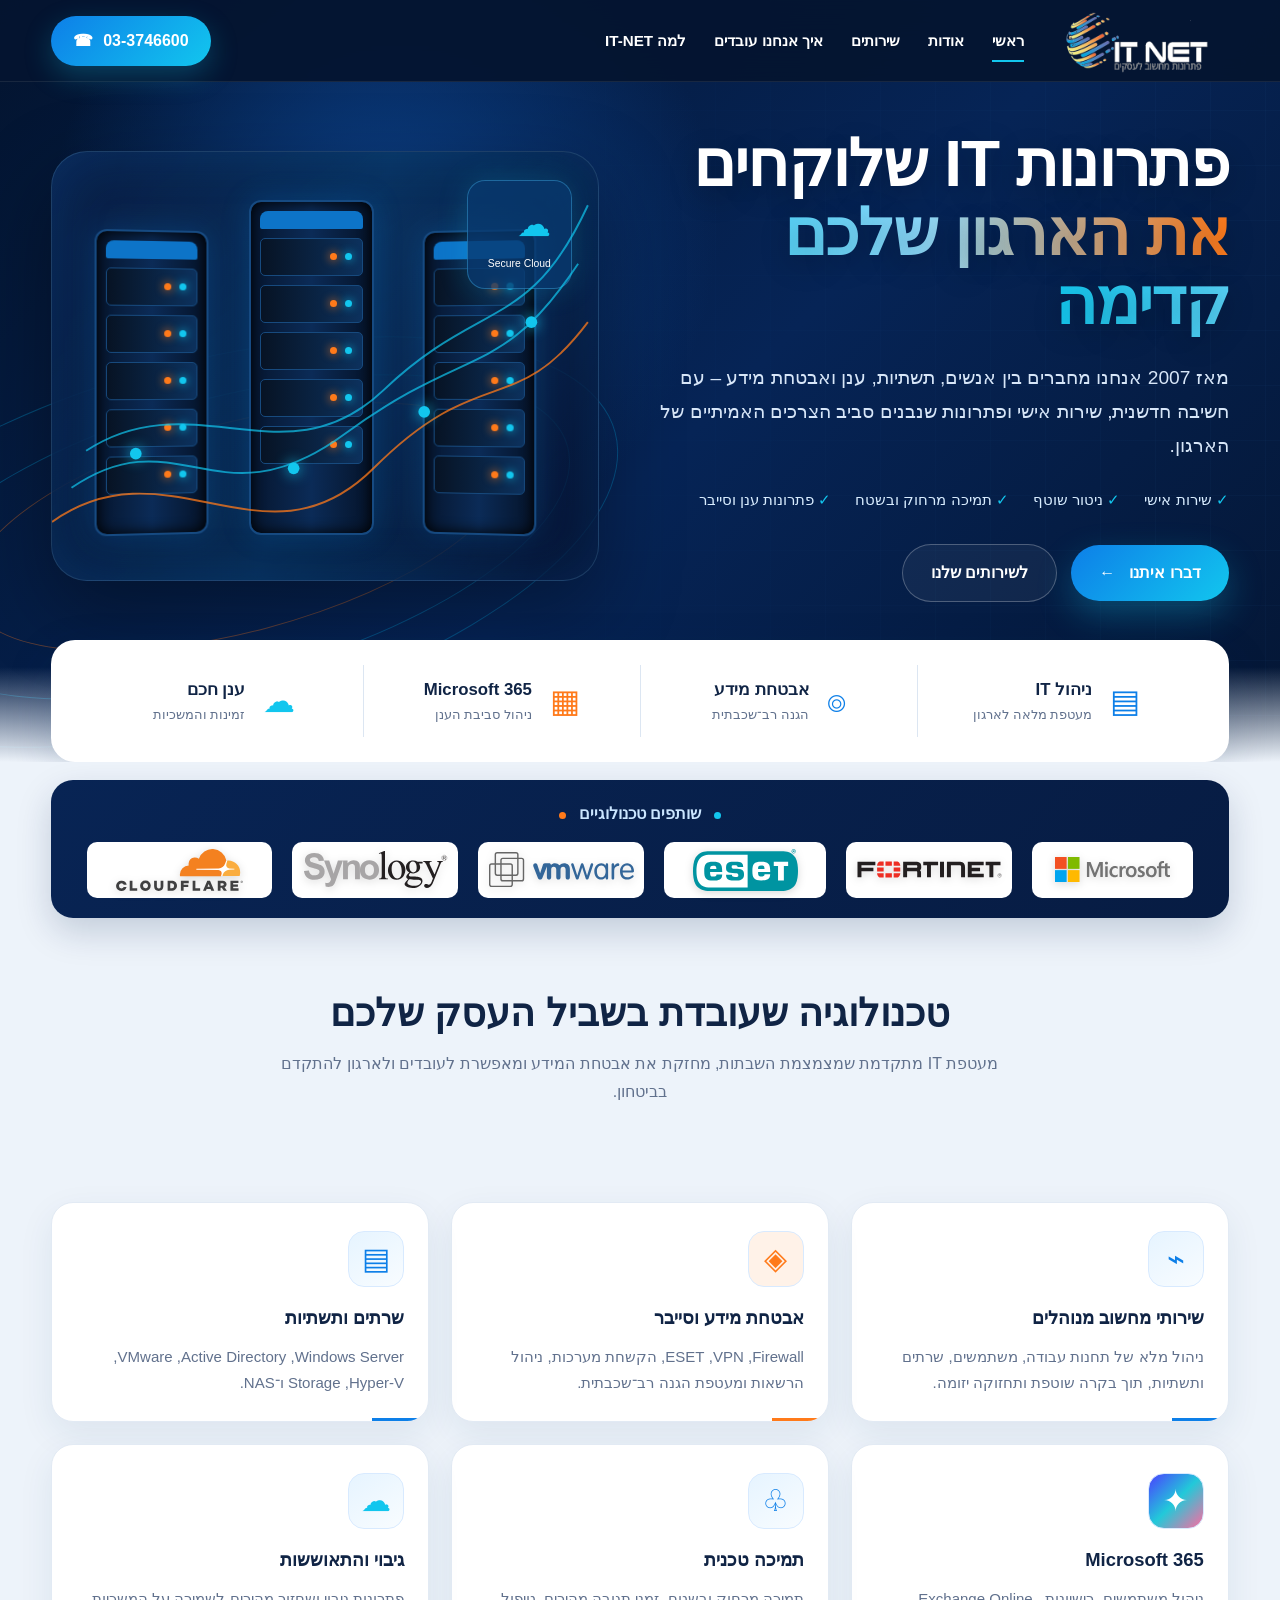
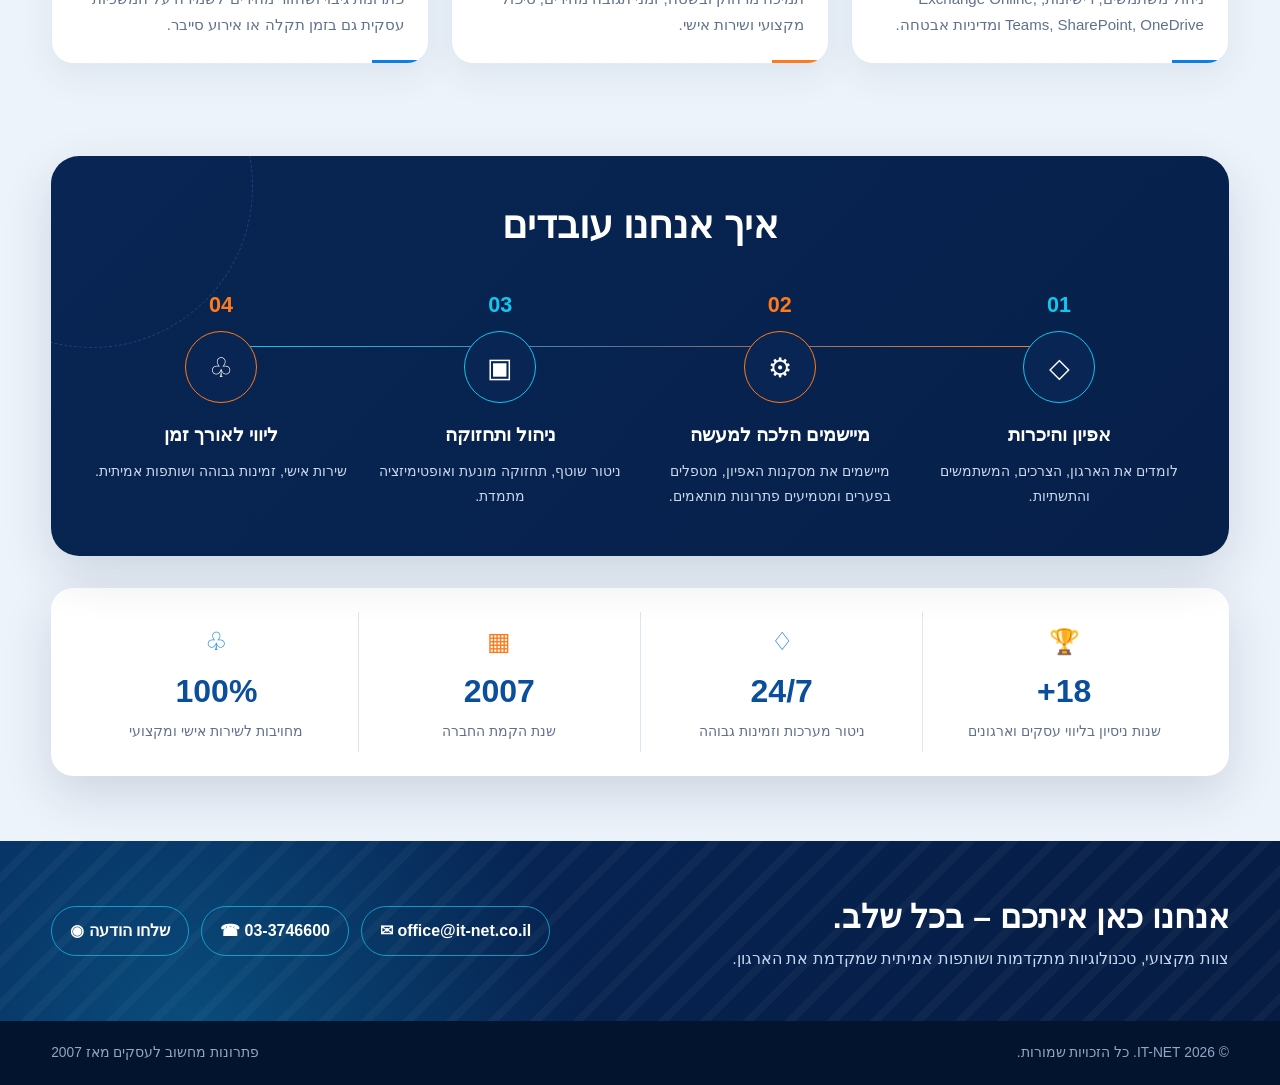
==== commit ccbe63a7: "remove garbage" ====
--- a/index.html
+++ b/index.html
@@ -5,7 +5,7 @@
   <meta name="viewport" content="width=device-width, initial-scale=1.0" />
   <meta name="description" content="IT-NET – שירותי מחשוב מנוהלים, אבטחת מידע, ענן ותשתיות לעסקים וארגונים מאז 2007." />
   <title>IT-NET | פתרונות מחשוב לעסקים</title>
-  <link rel="icon" type="image/svg+xml" href="favicon.svg">
+  <link rel="icon" type="image/jpeg" href="assets\favicon.jpeg">
   <link rel="stylesheet" href="style.css" />
 </head>
 <body>
@@ -33,7 +33,7 @@
       <div class="hero-orbits" aria-hidden="true"><span></span><span></span><span></span></div>
       <div class="container hero-inner">
         <div class="hero-copy reveal">
-          <div class="eyebrow">IT מנוהל לעסקים וארגונים</div>
+          <!--iv class="eyebrow">IT מנוהל לעסקים וארגונים</div-->
           <h1>פתרונות IT שלוקחים<br><span>את הארגון שלכם קדימה</span></h1>
           <p>מאז 2007 אנחנו מחברים בין אנשים, תשתיות, ענן ואבטחת מידע – עם חשיבה חדשנית, שירות אישי ופתרונות שנבנים סביב הצרכים האמיתיים של הארגון.</p>
           <div class="hero-points">
@@ -95,7 +95,7 @@
 
     <section class="section intro" id="about">
       <div class="container center-head reveal">
-        <div class="eyebrow orange">השירותים שלנו</div>
+        <!--div class="eyebrow orange">השירותים שלנו</div-->
         <h2>טכנולוגיה שעובדת בשביל העסק שלכם</h2>
         <p>מעטפת IT מתקדמת שמצמצמת השבתות, מחזקת את אבטחת המידע ומאפשרת לעובדים ולארגון להתקדם בביטחון.</p>
       </div>
@@ -114,7 +114,10 @@
 
     <section class="process-wrap" id="process">
       <div class="container process-box reveal">
-        <div class="process-head"><div class="eyebrow light">תהליך ברור ושקוף</div><h2>איך אנחנו עובדים</h2></div>
+        <div class="process-head">
+          <!--div class="eyebrow light">תהליך ברור ושקוף</div-->
+          <h2>איך אנחנו עובדים</h2>
+        </div>
         <div class="steps">
           <article><div class="step-num">01</div><div class="step-icon">◇</div><h3>אפיון והיכרות</h3><p>לומדים את הארגון, הצרכים, המשתמשים והתשתיות.</p></article>
           <article><div class="step-num orange-txt">02</div><div class="step-icon orange-border">⚙</div><h3>מיישמים הלכה למעשה</h3><p>מיישמים את מסקנות האפיון, מטפלים בפערים ומטמיעים פתרונות מותאמים.</p></article>
--- a/style.css
+++ b/style.css
@@ -219,13 +219,9 @@
 
 .hero {
   min-height: 730px;
-
   padding-top: 130px;
-
   position: relative;
-
   color: #fff;
-
   background:
     radial-gradient(
       circle at 30% 30%,
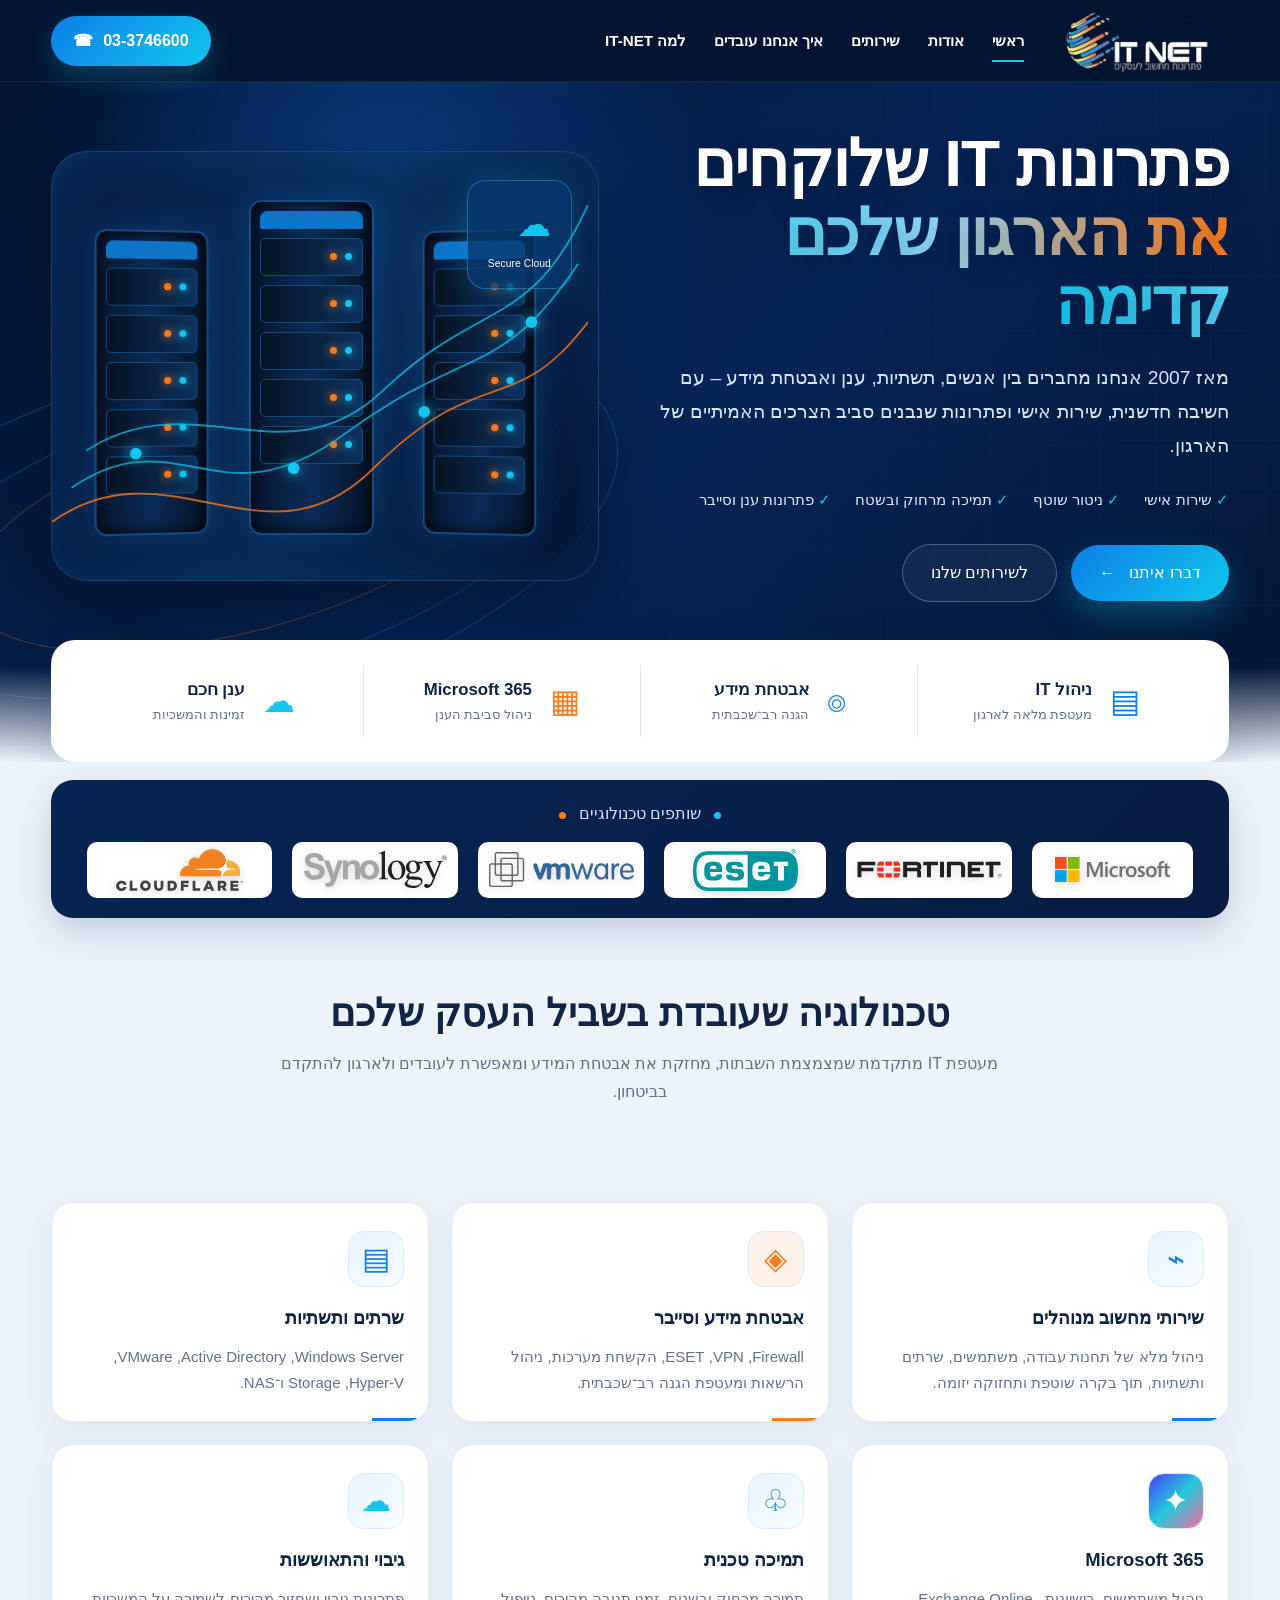
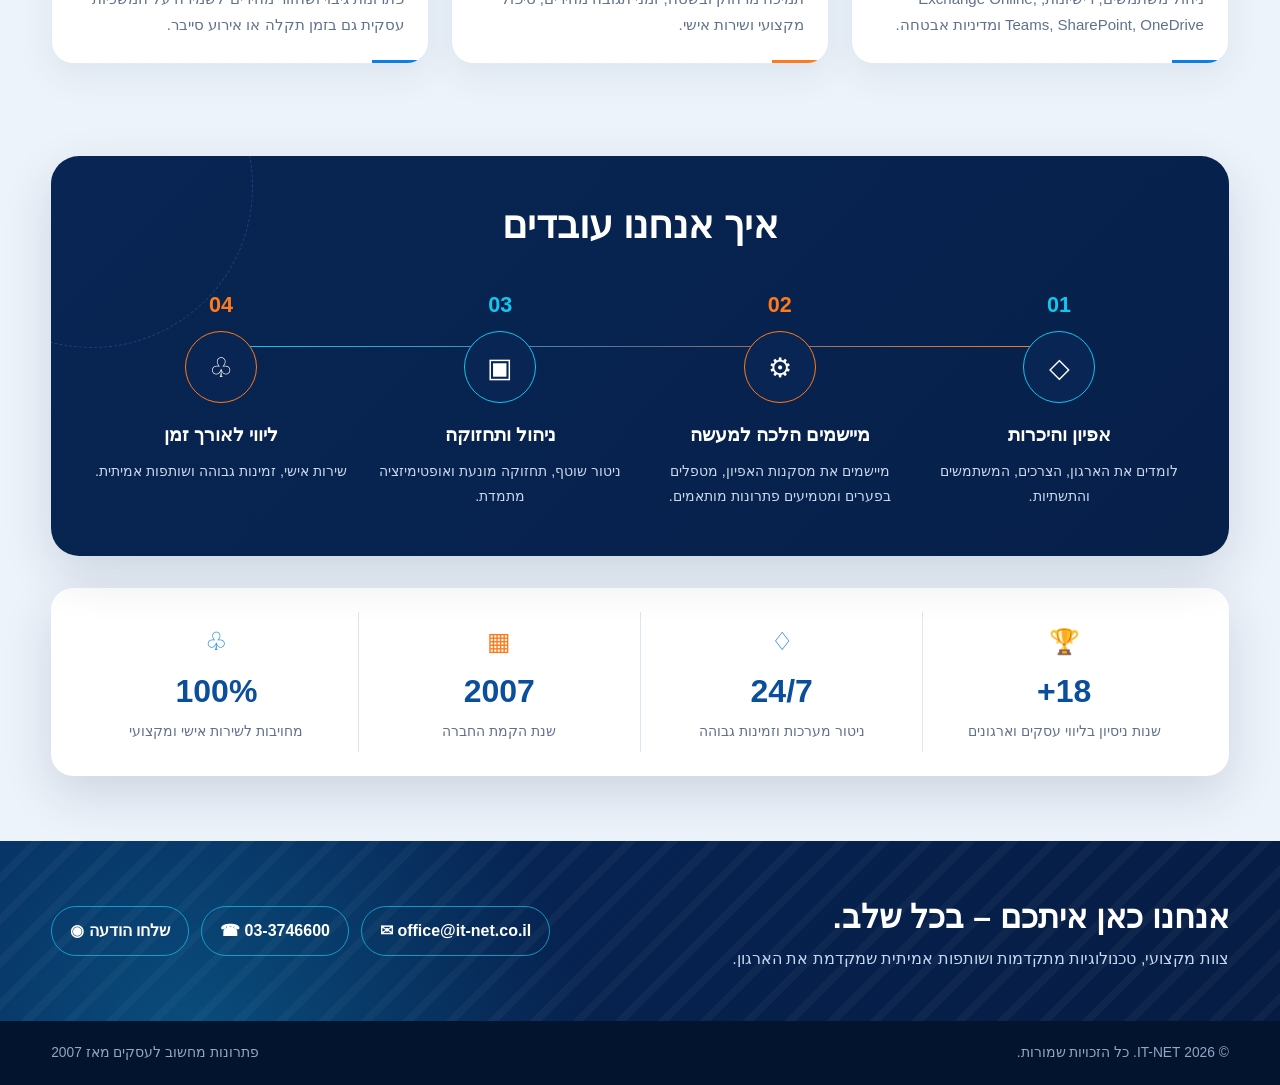
==== commit f4b17189: "font format" ====
--- a/index.html
+++ b/index.html
@@ -81,7 +81,9 @@
 
     <section class="partners" aria-label="טכנולוגיות מובילות">
       <div class="container partner-box reveal">
-        <div class="partner-title"><span></span> שותפים טכנולוגיים <span></span></div>
+        <div class="partner-title">
+          <span></span> שותפים טכנולוגיים <span></span>
+        </div>
         <div class="partner-list">
           <div class="partner-logo microsoft"><img src="assets/microsoft.svg" alt="Microsoft"></div>
           <div class="partner-logo fortinet" ><img src="assets/fortinet.svg" alt="Fortinet"></div>
--- a/style.css
+++ b/style.css
@@ -15,7 +15,6 @@
   --shadow: 0 18px 50px rgba(10, 36, 78, 0.14);
 }
 
-
 /* =========================================================
    RESET
    ========================================================= */
@@ -52,7 +51,6 @@
   margin: 0 auto;
 }
 
-
 /* =========================================================
    HEADER
    ========================================================= */
@@ -61,23 +59,17 @@
   position: fixed;
   inset: 0 0 auto 0;
   z-index: 1000;
-
   height: 82px;
-
   background: rgba(5, 21, 48, 0.94);
   backdrop-filter: blur(16px);
-
   border-bottom: 1px solid rgba(255, 255, 255, 0.08);
 }
 
 .nav-wrap {
   height: 82px;
-
   display: flex;
   align-items: center;
-
   gap: 30px;
-
   /*
     The site is Hebrew / RTL.
     Keep the header direction explicit so the logo
@@ -86,43 +78,31 @@
   direction: rtl;
 }
 
-
 /* LOGO */
 
 .brand {
   display: flex;
   align-items: center;
-
   flex: 0 0 auto;
-
   width: 175px;
   height: 72px;
-
   margin: 0;
   padding: 0;
-
   overflow: hidden;
 }
 
 .brand img {
   display: block;
-
   width: 175px;
   height: auto;
-
   max-height: 68px;
-
   object-fit: contain;
   object-position: center;
-
   margin: 0;
   padding: 0;
-
   background: transparent;
-
   filter: none;
 }
-
 
 /* NAVIGATION */
 
@@ -134,30 +114,21 @@
 
 .main-nav a {
   position: relative;
-
   color: #fff;
-
   font-weight: 700;
   font-size: 0.95rem;
-
   padding: 28px 0;
-
   white-space: nowrap;
 }
 
 .main-nav a::after {
   content: "";
-
   position: absolute;
-
   right: 0;
   bottom: 20px;
-
   width: 0;
   height: 2px;
-
   background: var(--cyan);
-
   transition: width 0.25s ease;
 }
 
@@ -166,12 +137,10 @@
   width: 100%;
 }
 
-
 /* PHONE */
 
 .phone-pill {
   margin-right: auto;
-
   display: flex;
   align-items: center;
   gap: 10px;
@@ -182,20 +151,14 @@
 
   color: #fff;
 
-  background: linear-gradient(
-    135deg,
-    var(--blue),
-    var(--cyan)
-  );
+  background: linear-gradient(135deg, var(--blue), var(--cyan));
 
   font-weight: 800;
 
   white-space: nowrap;
 
-  box-shadow:
-    0 10px 28px rgba(18, 198, 238, 0.25);
-}
-
+  box-shadow: 0 10px 28px rgba(18, 198, 238, 0.25);
+}
 
 /* MOBILE MENU BUTTON */
 
@@ -211,7 +174,6 @@
 
   cursor: pointer;
 }
-
 
 /* =========================================================
    HERO
@@ -223,17 +185,8 @@
   position: relative;
   color: #fff;
   background:
-    radial-gradient(
-      circle at 30% 30%,
-      #0b4088 0,
-      transparent 32%
-    ),
-    linear-gradient(
-      135deg,
-      #03142f 0%,
-      #062456 55%,
-      #041634 100%
-    );
+    radial-gradient(circle at 30% 30%, #0b4088 0, transparent 32%),
+    linear-gradient(135deg, #03142f 0%, #062456 55%, #041634 100%);
 
   overflow: hidden;
 }
@@ -247,12 +200,7 @@
 
   height: 95px;
 
-  background:
-    linear-gradient(
-      to bottom,
-      transparent,
-      #edf3fa
-    );
+  background: linear-gradient(to bottom, transparent, #edf3fa);
 }
 
 .hero-grid-bg {
@@ -262,24 +210,12 @@
   opacity: 0.14;
 
   background-image:
-    linear-gradient(
-      rgba(80, 180, 255, 0.22) 1px,
-      transparent 1px
-    ),
-    linear-gradient(
-      90deg,
-      rgba(80, 180, 255, 0.22) 1px,
-      transparent 1px
-    );
+    linear-gradient(rgba(80, 180, 255, 0.22) 1px, transparent 1px),
+    linear-gradient(90deg, rgba(80, 180, 255, 0.22) 1px, transparent 1px);
 
   background-size: 55px 55px;
 
-  mask-image:
-    linear-gradient(
-      to left,
-      black,
-      transparent 68%
-    );
+  mask-image: linear-gradient(to left, black, transparent 68%);
 }
 
 .hero-orbits span {
@@ -321,9 +257,7 @@
 .hero-inner {
   display: grid;
 
-  grid-template-columns:
-    1.02fr
-    0.98fr;
+  grid-template-columns: 1.02fr 0.98fr;
 
   align-items: center;
 
@@ -368,32 +302,20 @@
 
   letter-spacing: -1px;
 
-  text-shadow:
-    0 8px 30px rgba(0, 0, 0, 0.24);
+  text-shadow: 0 8px 30px rgba(0, 0, 0, 0.24);
 }
 
 .hero h1 span {
-  background:
-    linear-gradient(
-      90deg,
-      var(--cyan),
-      #8ddcff,
-      var(--orange)
-    );
-
+  background: linear-gradient(90deg, var(--cyan), #8ddcff, var(--orange));
   -webkit-background-clip: text;
   background-clip: text;
-
   color: transparent;
 }
 
-.hero-copy > p {
+.hero-copy>p {
   font-size: 1.2rem;
-
   color: #d7e6f8;
-
   max-width: 690px;
-
   margin-bottom: 25px;
 }
 
@@ -429,7 +351,7 @@
 
   border-radius: 40px;
 
-  font-weight: 800;
+  /*font-weight: 800;*/
 
   display: inline-flex;
   align-items: center;
@@ -440,15 +362,9 @@
 }
 
 .primary-btn {
-  background:
-    linear-gradient(
-      135deg,
-      var(--blue),
-      var(--cyan)
-    );
-
-  box-shadow:
-    0 14px 35px rgba(18, 198, 238, 0.28);
+  background: linear-gradient(135deg, var(--blue), var(--cyan));
+
+  box-shadow: 0 14px 35px rgba(18, 198, 238, 0.28);
 }
 
 .ghost-btn {
@@ -462,7 +378,6 @@
   transform: translateY(-3px);
 }
 
-
 /* =========================================================
    HERO VISUAL
    ========================================================= */
@@ -483,15 +398,11 @@
 
   border-radius: 36px;
 
-  background:
-    linear-gradient(
-      145deg,
+  background: linear-gradient(145deg,
       rgba(9, 34, 75, 0.98),
-      rgba(6, 17, 44, 0.76)
-    );
-
-  border:
-    1px solid rgba(112, 196, 255, 0.22);
+      rgba(6, 17, 44, 0.76));
+
+  border: 1px solid rgba(112, 196, 255, 0.22);
 
   box-shadow:
     inset 0 0 55px rgba(12, 126, 232, 0.16),
@@ -508,13 +419,10 @@
   position: absolute;
   inset: 0;
 
-  background:
-    linear-gradient(
-      90deg,
+  background: linear-gradient(90deg,
       transparent,
       rgba(16, 170, 255, 0.12),
-      transparent
-    );
+      transparent);
 
   transform: skewX(-18deg);
 }
@@ -527,18 +435,11 @@
   width: 112px;
   height: 305px;
 
-  border:
-    2px solid #164a81;
+  border: 2px solid #164a81;
 
   border-radius: 12px;
 
-  background:
-    linear-gradient(
-      90deg,
-      #06162f,
-      #0b2b57,
-      #051329
-    );
+  background: linear-gradient(90deg, #06162f, #0b2b57, #051329);
 
   box-shadow:
     0 0 30px rgba(0, 153, 255, 0.18),
@@ -566,15 +467,9 @@
 
   border-radius: 5px;
 
-  background:
-    linear-gradient(
-      90deg,
-      #071324,
-      #0c315d
-    );
-
-  border:
-    1px solid #174a7e;
+  background: linear-gradient(90deg, #071324, #0c315d);
+
+  border: 1px solid #174a7e;
 
   position: relative;
 }
@@ -592,8 +487,7 @@
 
   border-radius: 50%;
 
-  box-shadow:
-    0 0 10px currentColor;
+  box-shadow: 0 0 10px currentColor;
 }
 
 .rack i::before {
@@ -641,18 +535,15 @@
 
   border-radius: 18px;
 
-  background:
-    rgba(8, 58, 112, 0.78);
-
-  border:
-    1px solid rgba(75, 200, 255, 0.35);
+  background: rgba(8, 58, 112, 0.78);
+
+  border: 1px solid rgba(75, 200, 255, 0.35);
 
   font-size: 2.1rem;
 
   color: var(--cyan);
 
-  box-shadow:
-    0 0 30px rgba(18, 198, 238, 0.2);
+  box-shadow: 0 0 30px rgba(18, 198, 238, 0.2);
 }
 
 .cloud-node small {
@@ -691,12 +582,8 @@
 .data-lines circle {
   fill: var(--cyan);
 
-  filter:
-    drop-shadow(
-      0 0 7px var(--cyan)
-    );
-}
-
+  filter: drop-shadow(0 0 7px var(--cyan));
+}
 
 /* =========================================================
    QUICK STRIP
@@ -718,8 +605,7 @@
 
   display: grid;
 
-  grid-template-columns:
-    repeat(4, 1fr);
+  grid-template-columns: repeat(4, 1fr);
 
   color: var(--ink);
 }
@@ -734,8 +620,7 @@
 
   padding: 8px 22px;
 
-  border-left:
-    1px solid var(--line);
+  border-left: 1px solid var(--line);
 }
 
 .quick-strip article:last-child {
@@ -771,7 +656,6 @@
   color: var(--cyan);
 }
 
-
 /* =========================================================
    PARTNERS
    ========================================================= */
@@ -781,19 +665,13 @@
 }
 
 .partner-box {
-  background:
-    linear-gradient(
-      135deg,
-      #082454,
-      #071c43
-    );
+  background: linear-gradient(135deg, #082454, #071c43);
 
   border-radius: 22px;
 
   padding: 20px 36px;
 
-  box-shadow:
-    0 14px 35px rgba(7, 33, 76, 0.18);
+  box-shadow: 0 14px 35px rgba(7, 33, 76, 0.18);
 }
 
 .partner-title {
@@ -801,7 +679,7 @@
 
   color: #cbe6ff;
 
-  font-weight: 800;
+  /* font-weight: 800;*/
 
   margin-bottom: 14px;
 }
@@ -826,8 +704,7 @@
 .partner-list {
   display: grid;
 
-  grid-template-columns:
-    repeat(6, 1fr);
+  grid-template-columns: repeat(6, 1fr);
 
   align-items: center;
 
@@ -844,8 +721,7 @@
 
   padding: 6px 10px;
 
-  border-left:
-    1px solid rgba(255, 255, 255, 0.14);
+  border-left: 1px solid rgba(255, 255, 255, 0.14);
 }
 
 .partner-logo:last-child {
@@ -863,12 +739,8 @@
 
   object-fit: contain;
 
-  filter:
-    drop-shadow(
-      0 2px 4px rgba(0, 0, 0, 0.15)
-    );
-}
-
+  filter: drop-shadow(0 2px 4px rgba(0, 0, 0, 0.15));
+}
 
 /* =========================================================
    SECTIONS
@@ -888,8 +760,7 @@
 
 .center-head h2,
 .process-head h2 {
-  font-size:
-    clamp(2rem, 3vw, 3rem);
+  font-size: clamp(2rem, 3vw, 3rem);
 
   line-height: 1.2;
 
@@ -907,7 +778,6 @@
 .eyebrow.orange {
   color: var(--orange);
 }
-
 
 /* =========================================================
    SERVICES
@@ -916,8 +786,7 @@
 .service-grid {
   display: grid;
 
-  grid-template-columns:
-    repeat(3, 1fr);
+  grid-template-columns: repeat(3, 1fr);
 
   gap: 22px;
 }
@@ -927,15 +796,13 @@
 
   background: #fff;
 
-  border:
-    1px solid #e2eaf4;
+  border: 1px solid #e2eaf4;
 
   border-radius: 22px;
 
   padding: 28px 24px 24px;
 
-  box-shadow:
-    0 12px 35px rgba(22, 62, 108, 0.08);
+  box-shadow: 0 12px 35px rgba(22, 62, 108, 0.08);
 
   overflow: hidden;
 
@@ -945,8 +812,7 @@
 .service-card:hover {
   transform: translateY(-7px);
 
-  box-shadow:
-    0 20px 45px rgba(22, 62, 108, 0.15);
+  box-shadow: 0 20px 45px rgba(22, 62, 108, 0.15);
 }
 
 .service-card::before {
@@ -958,11 +824,7 @@
 
   width: 3px;
 
-  background:
-    linear-gradient(
-      var(--cyan),
-      var(--blue)
-    );
+  background: linear-gradient(var(--cyan), var(--blue));
 
   opacity: 0;
 
@@ -985,7 +847,7 @@
   font-size: 0.94rem;
 }
 
-.service-card > span {
+.service-card>span {
   position: absolute;
 
   right: 0;
@@ -997,8 +859,8 @@
   background: var(--blue);
 }
 
-.service-card:nth-child(2) > span,
-.service-card:nth-child(5) > span {
+.service-card:nth-child(2)>span,
+.service-card:nth-child(5)>span {
   background: var(--orange);
 }
 
@@ -1011,19 +873,13 @@
   display: grid;
   place-items: center;
 
-  background:
-    linear-gradient(
-      145deg,
-      #e6f4ff,
-      #f8fcff
-    );
+  background: linear-gradient(145deg, #e6f4ff, #f8fcff);
 
   color: var(--blue);
 
   font-size: 1.85rem;
 
-  border:
-    1px solid #d8eaff;
+  border: 1px solid #d8eaff;
 }
 
 .service-icon.orange-icon {
@@ -1037,17 +893,10 @@
 }
 
 .service-icon.multi {
-  background:
-    linear-gradient(
-      135deg,
-      #4a40ff,
-      #22c9d9,
-      #ff6aa0
-    );
+  background: linear-gradient(135deg, #4a40ff, #22c9d9, #ff6aa0);
 
   color: #fff;
 }
-
 
 /* =========================================================
    PROCESS
@@ -1060,12 +909,7 @@
 .process-box {
   position: relative;
 
-  background:
-    linear-gradient(
-      135deg,
-      #082553,
-      #06204a
-    );
+  background: linear-gradient(135deg, #082553, #06204a);
 
   color: #fff;
 
@@ -1086,8 +930,7 @@
   width: 320px;
   height: 320px;
 
-  border:
-    1px dashed rgba(56, 183, 255, 0.25);
+  border: 1px dashed rgba(56, 183, 255, 0.25);
 
   border-radius: 50%;
 
@@ -1106,8 +949,7 @@
 .steps {
   display: grid;
 
-  grid-template-columns:
-    repeat(4, 1fr);
+  grid-template-columns: repeat(4, 1fr);
 
   gap: 24px;
 
@@ -1128,13 +970,10 @@
 
   height: 1px;
 
-  background:
-    linear-gradient(
-      90deg,
+  background: linear-gradient(90deg,
       var(--cyan),
-      rgba(255,255,255,0.35),
-      var(--orange)
-    );
+      rgba(255, 255, 255, 0.35),
+      var(--orange));
 }
 
 .steps article {
@@ -1163,8 +1002,7 @@
 
   margin: 8px auto 16px;
 
-  border:
-    1px solid var(--cyan);
+  border: 1px solid var(--cyan);
 
   border-radius: 50%;
 
@@ -1189,7 +1027,6 @@
 
   color: #c9d8eb;
 }
-
 
 /* =========================================================
    STATS
@@ -1208,8 +1045,7 @@
 
   display: grid;
 
-  grid-template-columns:
-    repeat(4, 1fr);
+  grid-template-columns: repeat(4, 1fr);
 
   padding: 24px;
 }
@@ -1219,8 +1055,7 @@
 
   padding: 8px 22px;
 
-  border-left:
-    1px solid var(--line);
+  border-left: 1px solid var(--line);
 }
 
 .stats article:last-child {
@@ -1252,7 +1087,6 @@
 .stat-icon.orange-icon {
   color: var(--orange);
 }
-
 
 /* =========================================================
    CTA
@@ -1261,12 +1095,7 @@
 .cta-band {
   position: relative;
 
-  background:
-    linear-gradient(
-      135deg,
-      #07285c,
-      #061c43
-    );
+  background: linear-gradient(135deg, #07285c, #061c43);
 
   color: #fff;
 
@@ -1281,16 +1110,12 @@
   inset: 0;
 
   background:
-    radial-gradient(
-      circle at 15% 110%,
+    radial-gradient(circle at 15% 110%,
       rgba(18, 198, 238, 0.25),
-      transparent 35%
-    ),
-    repeating-linear-gradient(
-      135deg,
+      transparent 35%),
+    repeating-linear-gradient(135deg,
       transparent 0 22px,
-      rgba(255, 255, 255, 0.035) 22px 30px
-    );
+      rgba(255, 255, 255, 0.035) 22px 30px);
 }
 
 .cta-inner {
@@ -1321,8 +1146,7 @@
 }
 
 .contact-actions a {
-  border:
-    1px solid rgba(18, 198, 238, 0.7);
+  border: 1px solid rgba(18, 198, 238, 0.7);
 
   border-radius: 30px;
 
@@ -1338,7 +1162,6 @@
 
   color: #03152f;
 }
-
 
 /* =========================================================
    FOOTER
@@ -1360,7 +1183,6 @@
   justify-content: space-between;
 }
 
-
 /* =========================================================
    REVEAL ANIMATION
    ========================================================= */
@@ -1381,7 +1203,6 @@
   transform: none;
 }
 
-
 /* =========================================================
    CAREERS
    ========================================================= */
@@ -1393,15 +1214,9 @@
 .careers-shell {
   position: relative;
 
-  background:
-    linear-gradient(
-      135deg,
-      #f7fbff,
-      #edf6ff
-    );
-
-  border:
-    1px solid #dce9f7;
+  background: linear-gradient(135deg, #f7fbff, #edf6ff);
+
+  border: 1px solid #dce9f7;
 
   border-radius: 28px;
 
@@ -1422,12 +1237,9 @@
 
   border-radius: 50%;
 
-  background:
-    radial-gradient(
-      circle,
+  background: radial-gradient(circle,
       rgba(18, 198, 238, 0.15),
-      transparent 68%
-    );
+      transparent 68%);
 
   left: -130px;
   top: -150px;
@@ -1444,8 +1256,7 @@
 }
 
 .careers-intro h2 {
-  font-size:
-    clamp(2rem, 3vw, 3rem);
+  font-size: clamp(2rem, 3vw, 3rem);
 
   line-height: 1.2;
 
@@ -1467,8 +1278,7 @@
 
   background: #fff;
 
-  border:
-    1px solid #d9e7f5;
+  border: 1px solid #d9e7f5;
 
   color: #0a4e9c;
 
@@ -1478,8 +1288,7 @@
 .career-columns {
   display: grid;
 
-  grid-template-columns:
-    1fr 1fr;
+  grid-template-columns: 1fr 1fr;
 
   gap: 22px;
 
@@ -1489,15 +1298,13 @@
 .career-card {
   background: #fff;
 
-  border:
-    1px solid #dce7f2;
+  border: 1px solid #dce7f2;
 
   border-radius: 22px;
 
   padding: 28px;
 
-  box-shadow:
-    0 14px 36px rgba(15, 58, 105, 0.08);
+  box-shadow: 0 14px 36px rgba(15, 58, 105, 0.08);
 }
 
 .career-card h3 {
@@ -1528,17 +1335,11 @@
 }
 
 .accent-card {
-  background:
-    linear-gradient(
-      145deg,
-      #082553,
-      #061d45
-    );
+  background: linear-gradient(145deg, #082553, #061d45);
 
   color: #fff;
 
-  border-color:
-    rgba(255, 255, 255, 0.08);
+  border-color: rgba(255, 255, 255, 0.08);
 }
 
 .accent-card .career-kicker {
@@ -1558,7 +1359,6 @@
 .accent-card b {
   color: #fff;
 }
-
 
 /* =========================================================
    DESKTOP LOGO SAFETY
@@ -1576,13 +1376,11 @@
   }
 }
 
-
 /* =========================================================
    TABLET
    ========================================================= */
 
 @media (max-width: 980px) {
-
   .site-header {
     height: 72px;
   }
@@ -1619,8 +1417,7 @@
 
     background: #061a3a;
 
-    border:
-      1px solid rgba(255, 255, 255, 0.12);
+    border: 1px solid rgba(255, 255, 255, 0.12);
 
     border-radius: 16px;
 
@@ -1655,7 +1452,7 @@
     text-align: center;
   }
 
-  .hero-copy > p {
+  .hero-copy>p {
     margin-right: auto;
     margin-left: auto;
   }
@@ -1674,22 +1471,19 @@
   }
 
   .quick-strip {
-    grid-template-columns:
-      repeat(2, 1fr);
+    grid-template-columns: repeat(2, 1fr);
   }
 
   .quick-strip article:nth-child(2) {
     border-left: 0;
   }
 
-  .quick-strip article:nth-child(-n+2) {
-    border-bottom:
-      1px solid var(--line);
+  .quick-strip article:nth-child(-n + 2) {
+    border-bottom: 1px solid var(--line);
   }
 
   .partner-list {
-    grid-template-columns:
-      repeat(3, 1fr);
+    grid-template-columns: repeat(3, 1fr);
   }
 
   .partner-logo:nth-child(3n) {
@@ -1697,13 +1491,11 @@
   }
 
   .service-grid {
-    grid-template-columns:
-      repeat(2, 1fr);
+    grid-template-columns: repeat(2, 1fr);
   }
 
   .steps {
-    grid-template-columns:
-      repeat(2, 1fr);
+    grid-template-columns: repeat(2, 1fr);
   }
 
   .steps::before {
@@ -1711,17 +1503,15 @@
   }
 
   .stats-grid {
-    grid-template-columns:
-      repeat(2, 1fr);
+    grid-template-columns: repeat(2, 1fr);
   }
 
   .stats article:nth-child(2) {
     border-left: 0;
   }
 
-  .stats article:nth-child(-n+2) {
-    border-bottom:
-      1px solid var(--line);
+  .stats article:nth-child(-n + 2) {
+    border-bottom: 1px solid var(--line);
   }
 
   .cta-inner {
@@ -1732,14 +1522,12 @@
     align-items: center;
   }
 }
-
 
 /* =========================================================
    MOBILE
    ========================================================= */
 
 @media (max-width: 640px) {
-
   .container {
     width: min(94%, 1180px);
   }
@@ -1784,15 +1572,14 @@
     font-size: 2.7rem;
   }
 
-  .hero-copy > p {
+  .hero-copy>p {
     font-size: 1rem;
   }
 
   .hero-points {
     display: grid;
 
-    grid-template-columns:
-      1fr 1fr;
+    grid-template-columns: 1fr 1fr;
 
     text-align: right;
   }
@@ -1851,8 +1638,7 @@
   .quick-strip article {
     border-left: 0 !important;
 
-    border-bottom:
-      1px solid var(--line) !important;
+    border-bottom: 1px solid var(--line) !important;
 
     justify-content: flex-start;
   }
@@ -1862,8 +1648,7 @@
   }
 
   .partner-list {
-    grid-template-columns:
-      repeat(2, 1fr);
+    grid-template-columns: repeat(2, 1fr);
   }
 
   .partner-logo {
@@ -1873,8 +1658,7 @@
   }
 
   .partner-logo:nth-child(odd) {
-    border-left:
-      1px solid rgba(255, 255, 255, 0.14);
+    border-left: 1px solid rgba(255, 255, 255, 0.14);
   }
 
   .partner-logo:nth-child(even) {
@@ -1910,8 +1694,7 @@
   .stats article {
     border-left: 0 !important;
 
-    border-bottom:
-      1px solid var(--line) !important;
+    border-bottom: 1px solid var(--line) !important;
   }
 
   .stats article:last-child {
@@ -1946,7 +1729,6 @@
     grid-template-columns: 1fr;
   }
 }
-
 
 /* =========================================================
    CAREERS MOBILE
@@ -1962,8 +1744,6 @@
   }
 }
 
-
-
 .partner-logo.microsoft img {
   width: 115px;
 }
@@ -1987,6 +1767,7 @@
 .partner-logo.cloudflare img {
   width: 180px;
 }
+
 .partner-logo.eset,
 .partner-logo.microsoft,
 .partner-logo.cloudflare,
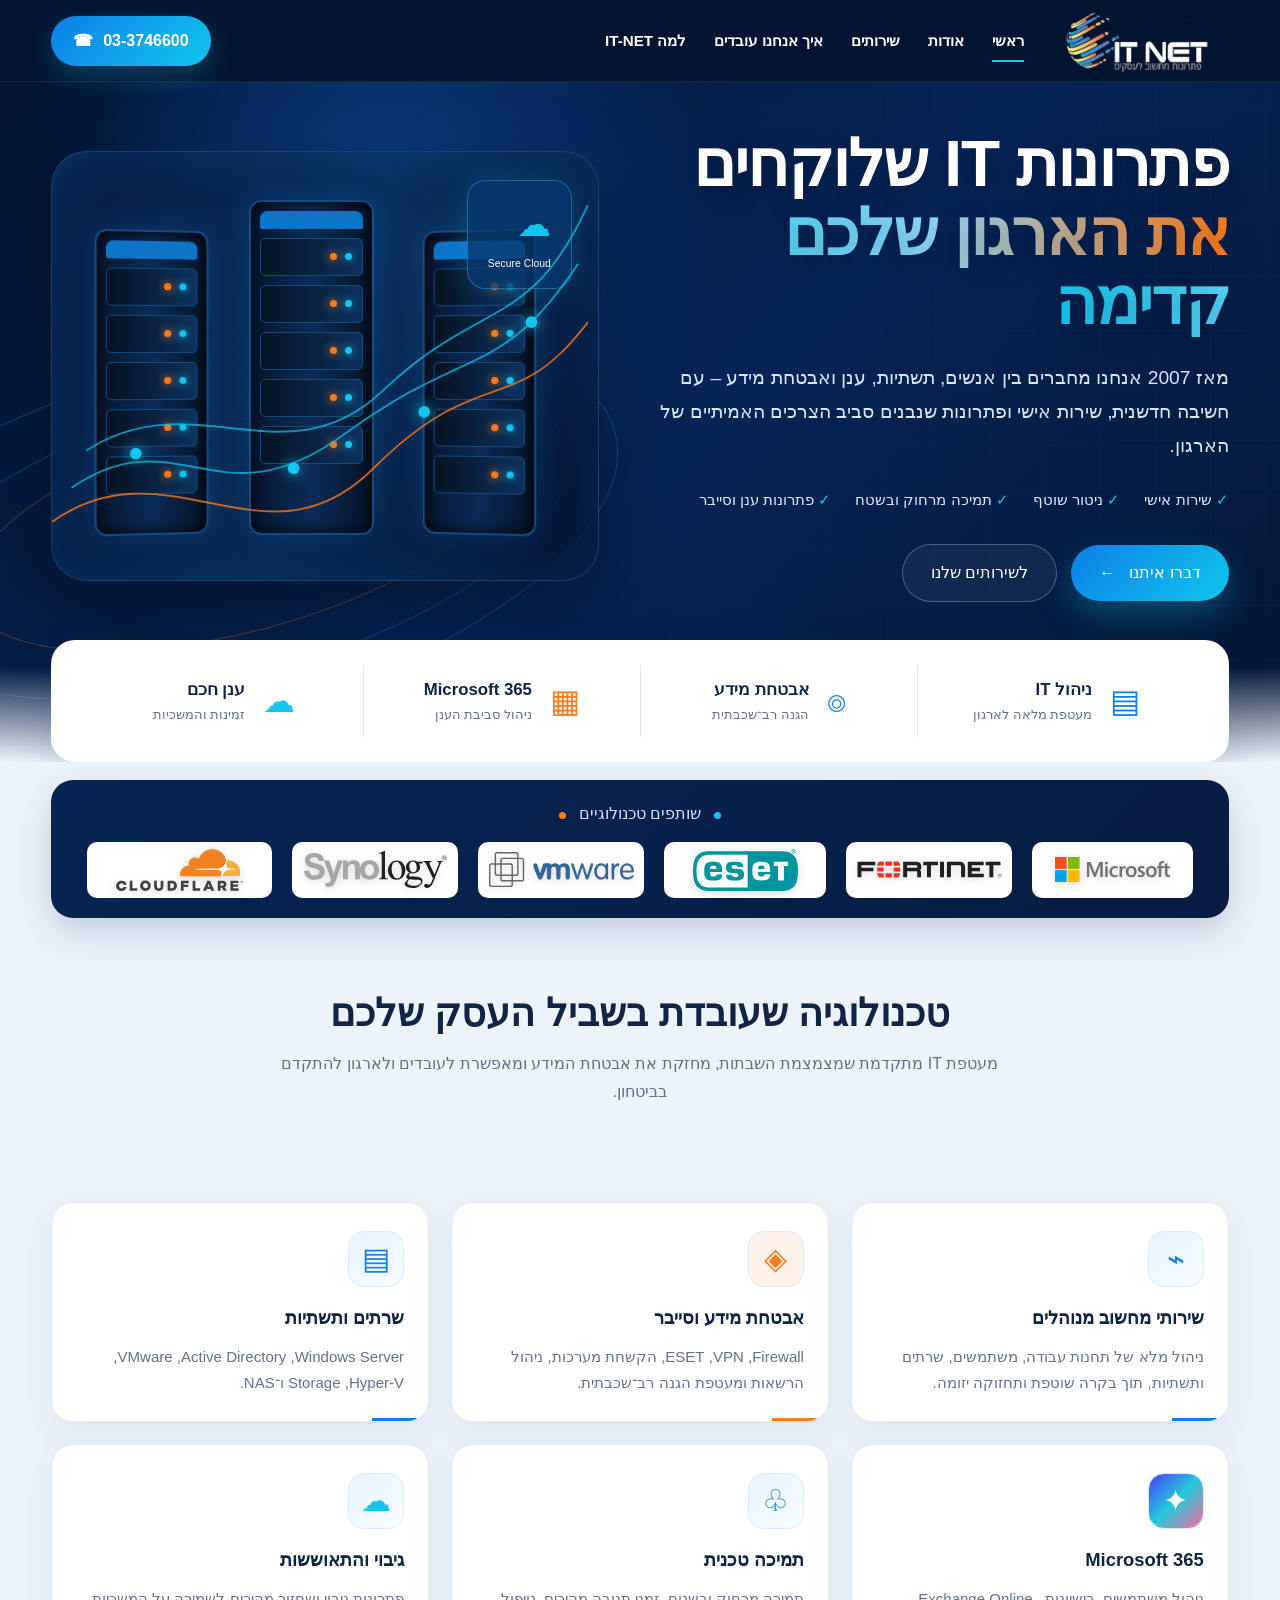
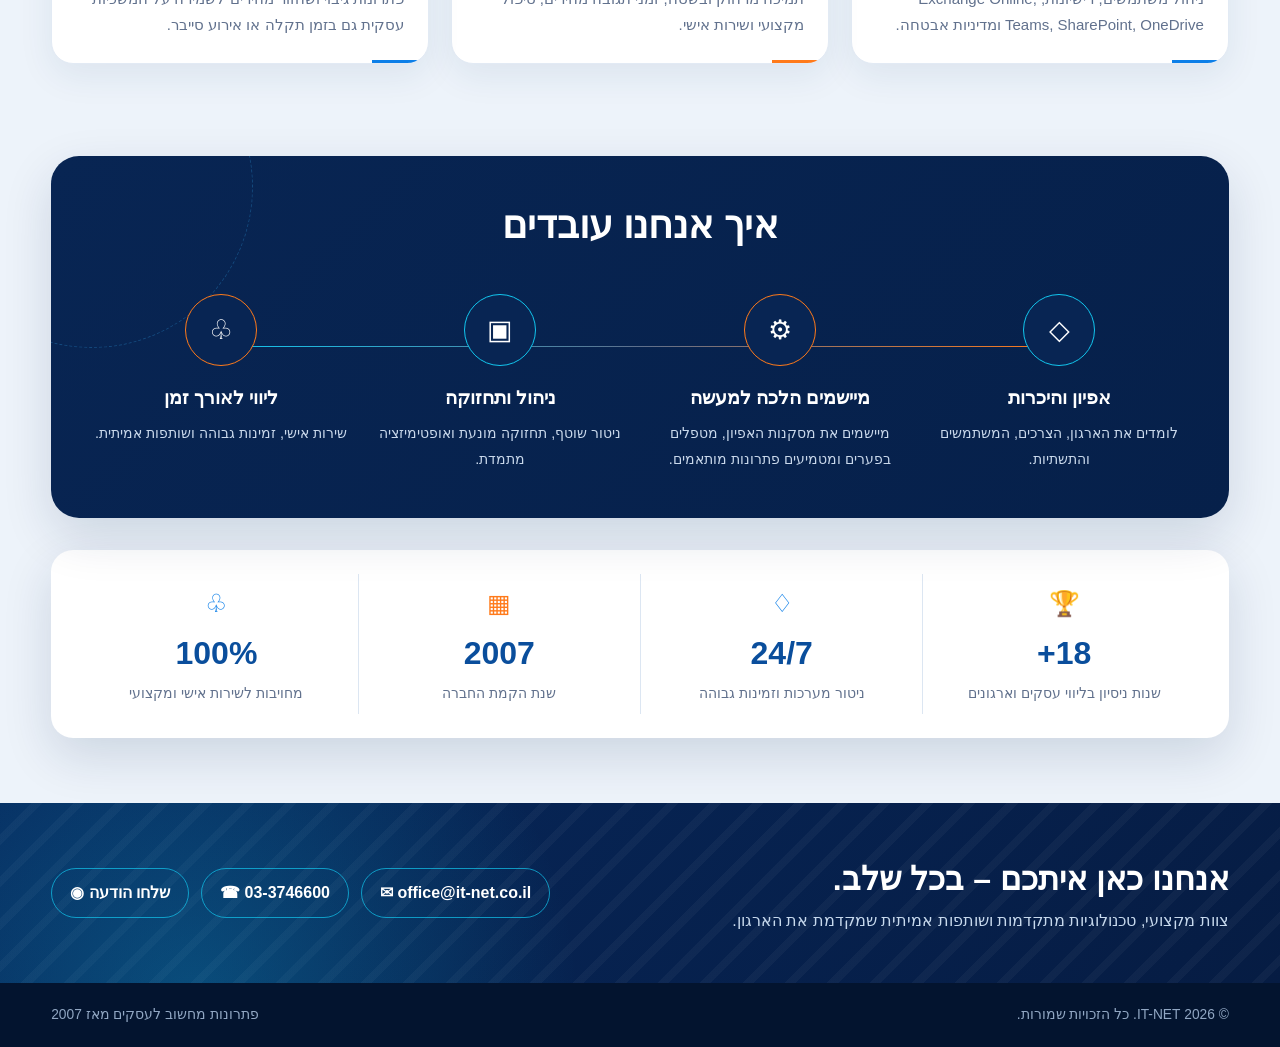
==== commit d426a96b: "removed numbers" ====
--- a/index.html
+++ b/index.html
@@ -121,10 +121,10 @@
           <h2>איך אנחנו עובדים</h2>
         </div>
         <div class="steps">
-          <article><div class="step-num">01</div><div class="step-icon">◇</div><h3>אפיון והיכרות</h3><p>לומדים את הארגון, הצרכים, המשתמשים והתשתיות.</p></article>
-          <article><div class="step-num orange-txt">02</div><div class="step-icon orange-border">⚙</div><h3>מיישמים הלכה למעשה</h3><p>מיישמים את מסקנות האפיון, מטפלים בפערים ומטמיעים פתרונות מותאמים.</p></article>
-          <article><div class="step-num">03</div><div class="step-icon">▣</div><h3>ניהול ותחזוקה</h3><p>ניטור שוטף, תחזוקה מונעת ואופטימיזציה מתמדת.</p></article>
-          <article><div class="step-num orange-txt">04</div><div class="step-icon orange-border">♧</div><h3>ליווי לאורך זמן</h3><p>שירות אישי, זמינות גבוהה ושותפות אמיתית.</p></article>
+          <article><!--div class="step-num">01</div--><div class="step-icon">◇</div><h3>אפיון והיכרות</h3><p>לומדים את הארגון, הצרכים, המשתמשים והתשתיות.</p></article>
+          <article><!--div class="step-num orange-txt">02</div--><div class="step-icon orange-border">⚙</div><h3>מיישמים הלכה למעשה</h3><p>מיישמים את מסקנות האפיון, מטפלים בפערים ומטמיעים פתרונות מותאמים.</p></article>
+          <article><!--div class="step-num">03</div--><div class="step-icon">▣</div><h3>ניהול ותחזוקה</h3><p>ניטור שוטף, תחזוקה מונעת ואופטימיזציה מתמדת.</p></article>
+          <article><!--div class="step-num orange-txt">04</div--><div class="step-icon orange-border">♧</div><h3>ליווי לאורך זמן</h3><p>שירות אישי, זמינות גבוהה ושותפות אמיתית.</p></article>
         </div>
       </div>
     </section>
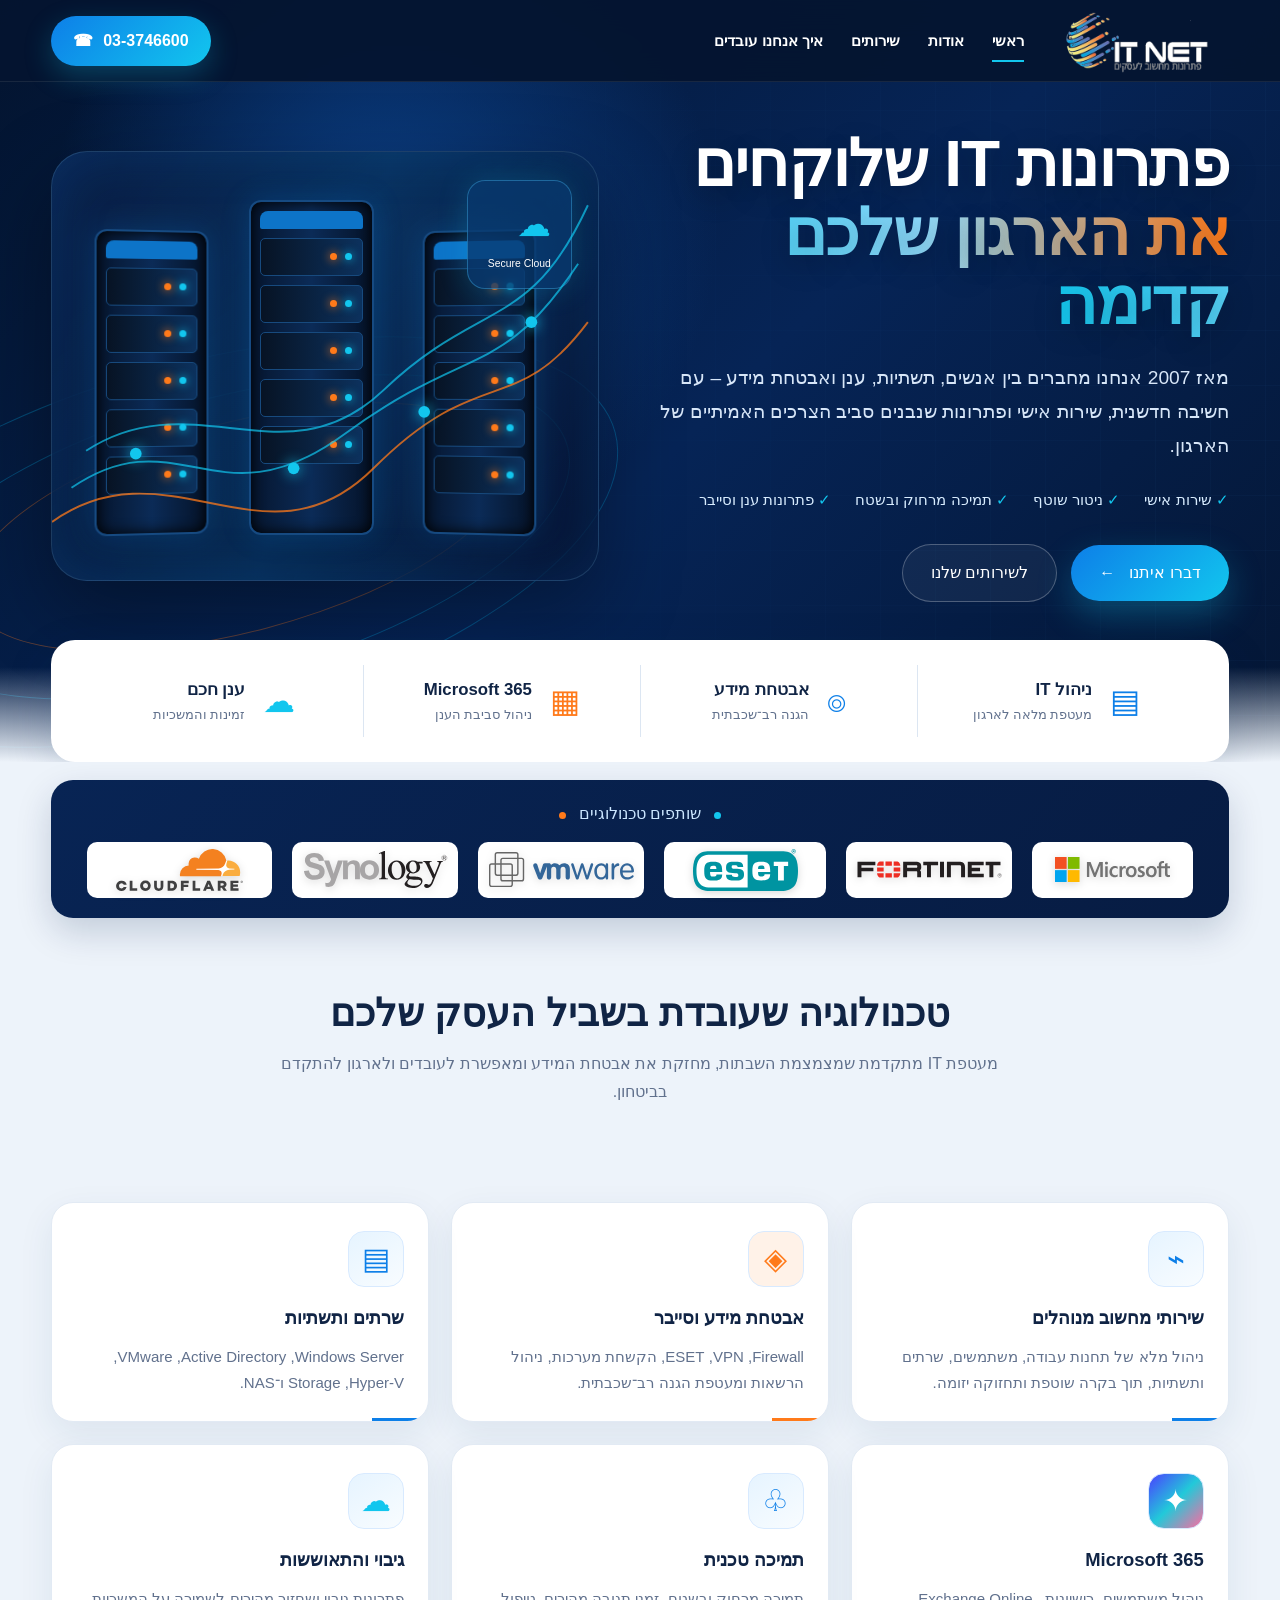
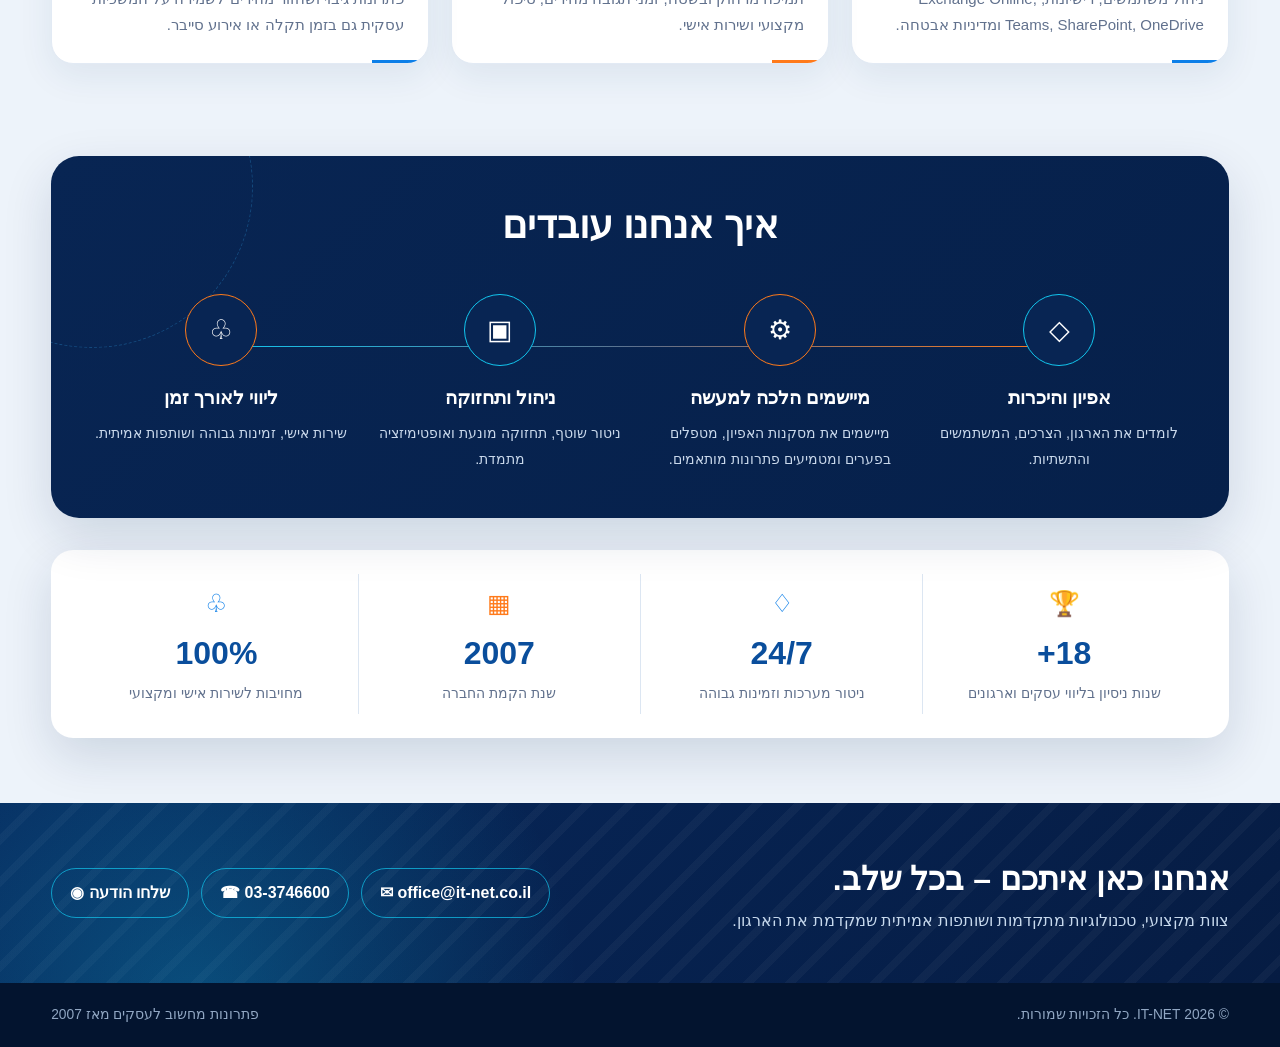
==== commit 947c79af: "Commented out the "למה IT-NET" (#why) nav link. Prettified index.html for readability: added/removed" ====
--- a/index.html
+++ b/index.html
@@ -1,5 +1,6 @@
 <!DOCTYPE html>
 <html lang="he" dir="rtl">
+
 <head>
   <meta charset="UTF-8" />
   <meta name="viewport" content="width=device-width, initial-scale=1.0" />
@@ -8,12 +9,12 @@
   <link rel="icon" type="image/jpeg" href="assets\favicon.jpeg">
   <link rel="stylesheet" href="style.css" />
 </head>
+
 <body>
   <header class="site-header">
     <div class="container nav-wrap">
       <a class="brand" href="#top" aria-label="IT-NET">
-        <img src="assets/logo.png"
-     alt="IT-NET פתרונות מחשוב לעסקים">
+        <img src="assets/logo.png" alt="IT-NET פתרונות מחשוב לעסקים">
       </a>
       <button class="menu-btn" id="menuBtn" aria-label="פתיחת תפריט" aria-expanded="false">☰</button>
       <nav class="main-nav" id="mainNav" aria-label="ניווט ראשי">
@@ -21,7 +22,7 @@
         <a href="#about">אודות</a>
         <a href="#services">שירותים</a>
         <a href="#process">איך אנחנו עובדים</a>
-        <a href="#why">למה IT-NET</a>
+        <!--a href="#why">למה IT-NET</a-->
       </nav>
       <a class="phone-pill" href="tel:033746600">03-3746600 <span>☎</span></a>
     </div>
@@ -35,7 +36,8 @@
         <div class="hero-copy reveal">
           <!--iv class="eyebrow">IT מנוהל לעסקים וארגונים</div-->
           <h1>פתרונות IT שלוקחים<br><span>את הארגון שלכם קדימה</span></h1>
-          <p>מאז 2007 אנחנו מחברים בין אנשים, תשתיות, ענן ואבטחת מידע – עם חשיבה חדשנית, שירות אישי ופתרונות שנבנים סביב הצרכים האמיתיים של הארגון.</p>
+          <p>מאז 2007 אנחנו מחברים בין אנשים, תשתיות, ענן ואבטחת מידע – עם חשיבה חדשנית, שירות אישי ופתרונות שנבנים סביב
+            הצרכים האמיתיים של הארגון.</p>
           <div class="hero-points">
             <span>✓ שירות אישי</span>
             <span>✓ ניטור שוטף</span>
@@ -50,7 +52,8 @@
 
         <div class="hero-visual reveal" aria-label="המחשה של מערך שרתים וענן">
           <div class="server-stage">
-            <div class="glow glow-1"></div><div class="glow glow-2"></div>
+            <div class="glow glow-1"></div>
+            <div class="glow glow-2"></div>
             <div class="rack rack-a">
               <b></b><i></i><i></i><i></i><i></i><i></i>
             </div>
@@ -62,20 +65,31 @@
             </div>
             <div class="cloud-node">☁<small>Secure Cloud</small></div>
             <svg class="data-lines" viewBox="0 0 560 390" role="img" aria-label="קווי נתונים">
-              <path d="M20 320 C130 245 170 360 300 265 S460 210 540 90"/>
-              <path d="M0 355 C120 270 220 410 330 300 S475 250 550 150"/>
-              <path d="M35 282 C145 210 240 315 340 220 S490 160 550 30"/>
-              <circle cx="86" cy="285" r="6"/><circle cx="248" cy="300" r="6"/><circle cx="382" cy="242" r="6"/><circle cx="492" cy="150" r="6"/>
+              <path d="M20 320 C130 245 170 360 300 265 S460 210 540 90" />
+              <path d="M0 355 C120 270 220 410 330 300 S475 250 550 150" />
+              <path d="M35 282 C145 210 240 315 340 220 S490 160 550 30" />
+              <circle cx="86" cy="285" r="6" />
+              <circle cx="248" cy="300" r="6" />
+              <circle cx="382" cy="242" r="6" />
+              <circle cx="492" cy="150" r="6" />
             </svg>
           </div>
         </div>
       </div>
 
       <div class="container quick-strip reveal">
-        <article><span class="mini-icon">▤</span><div><strong>ניהול IT</strong><small>מעטפת מלאה לארגון</small></div></article>
-        <article><span class="mini-icon shield">⌾</span><div><strong>אבטחת מידע</strong><small>הגנה רב־שכבתית</small></div></article>
-        <article><span class="mini-icon microsoft">▦</span><div><strong>Microsoft 365</strong><small>ניהול סביבת הענן</small></div></article>
-        <article><span class="mini-icon cloud">☁</span><div><strong>ענן חכם</strong><small>זמינות והמשכיות</small></div></article>
+        <article><span class="mini-icon">▤</span>
+          <div><strong>ניהול IT</strong><small>מעטפת מלאה לארגון</small></div>
+        </article>
+        <article><span class="mini-icon shield">⌾</span>
+          <div><strong>אבטחת מידע</strong><small>הגנה רב־שכבתית</small></div>
+        </article>
+        <article><span class="mini-icon microsoft">▦</span>
+          <div><strong>Microsoft 365</strong><small>ניהול סביבת הענן</small></div>
+        </article>
+        <article><span class="mini-icon cloud">☁</span>
+          <div><strong>ענן חכם</strong><small>זמינות והמשכיות</small></div>
+        </article>
       </div>
     </section>
 
@@ -86,7 +100,7 @@
         </div>
         <div class="partner-list">
           <div class="partner-logo microsoft"><img src="assets/microsoft.svg" alt="Microsoft"></div>
-          <div class="partner-logo fortinet" ><img src="assets/fortinet.svg" alt="Fortinet"></div>
+          <div class="partner-logo fortinet"><img src="assets/fortinet.svg" alt="Fortinet"></div>
           <div class="partner-logo eset"><img src="assets/eset.svg" alt="ESET Protect"></div>
           <div class="partner-logo vmware"><img src="assets/vmware.svg" alt="VMware"></div>
           <div class="partner-logo synology"><img src="assets/synology.svg" alt="Synology"></div>
@@ -105,12 +119,36 @@
 
     <section class="section services" id="services">
       <div class="container service-grid">
-        <article class="service-card reveal"><div class="service-icon">⌁</div><h3>שירותי מחשוב מנוהלים</h3><p>ניהול מלא של תחנות עבודה, משתמשים, שרתים ותשתיות, תוך בקרה שוטפת ותחזוקה יזומה.</p><span></span></article>
-        <article class="service-card reveal"><div class="service-icon orange-icon">◈</div><h3>אבטחת מידע וסייבר</h3><p>Firewall, ‏VPN, ‏ESET, הקשחת מערכות, ניהול הרשאות ומעטפת הגנה רב־שכבתית.</p><span></span></article>
-        <article class="service-card reveal"><div class="service-icon">▤</div><h3>שרתים ותשתיות</h3><p>Windows Server, ‏Active Directory, ‏VMware, ‏Hyper-V, ‏Storage ו־NAS.</p><span></span></article>
-        <article class="service-card reveal"><div class="service-icon multi">✦</div><h3>Microsoft 365</h3><p>ניהול משתמשים, רישיונות, Exchange Online, Teams, SharePoint, OneDrive ומדיניות אבטחה.</p><span></span></article>
-        <article class="service-card reveal"><div class="service-icon">♧</div><h3>תמיכה טכנית</h3><p>תמיכה מרחוק ובשטח, זמני תגובה מהירים, טיפול מקצועי ושירות אישי.</p><span></span></article>
-        <article class="service-card reveal"><div class="service-icon cyan-icon">☁</div><h3>גיבוי והתאוששות</h3><p>פתרונות גיבוי ושחזור מהירים לשמירה על המשכיות עסקית גם בזמן תקלה או אירוע סייבר.</p><span></span></article>
+        <article class="service-card reveal">
+          <div class="service-icon">⌁</div>
+          <h3>שירותי מחשוב מנוהלים</h3>
+          <p>ניהול מלא של תחנות עבודה, משתמשים, שרתים ותשתיות, תוך בקרה שוטפת ותחזוקה יזומה.</p><span></span>
+        </article>
+        <article class="service-card reveal">
+          <div class="service-icon orange-icon">◈</div>
+          <h3>אבטחת מידע וסייבר</h3>
+          <p>Firewall, ‏VPN, ‏ESET, הקשחת מערכות, ניהול הרשאות ומעטפת הגנה רב־שכבתית.</p><span></span>
+        </article>
+        <article class="service-card reveal">
+          <div class="service-icon">▤</div>
+          <h3>שרתים ותשתיות</h3>
+          <p>Windows Server, ‏Active Directory, ‏VMware, ‏Hyper-V, ‏Storage ו־NAS.</p><span></span>
+        </article>
+        <article class="service-card reveal">
+          <div class="service-icon multi">✦</div>
+          <h3>Microsoft 365</h3>
+          <p>ניהול משתמשים, רישיונות, Exchange Online, Teams, SharePoint, OneDrive ומדיניות אבטחה.</p><span></span>
+        </article>
+        <article class="service-card reveal">
+          <div class="service-icon">♧</div>
+          <h3>תמיכה טכנית</h3>
+          <p>תמיכה מרחוק ובשטח, זמני תגובה מהירים, טיפול מקצועי ושירות אישי.</p><span></span>
+        </article>
+        <article class="service-card reveal">
+          <div class="service-icon cyan-icon">☁</div>
+          <h3>גיבוי והתאוששות</h3>
+          <p>פתרונות גיבוי ושחזור מהירים לשמירה על המשכיות עסקית גם בזמן תקלה או אירוע סייבר.</p><span></span>
+        </article>
       </div>
     </section>
 
@@ -121,27 +159,54 @@
           <h2>איך אנחנו עובדים</h2>
         </div>
         <div class="steps">
-          <article><!--div class="step-num">01</div--><div class="step-icon">◇</div><h3>אפיון והיכרות</h3><p>לומדים את הארגון, הצרכים, המשתמשים והתשתיות.</p></article>
-          <article><!--div class="step-num orange-txt">02</div--><div class="step-icon orange-border">⚙</div><h3>מיישמים הלכה למעשה</h3><p>מיישמים את מסקנות האפיון, מטפלים בפערים ומטמיעים פתרונות מותאמים.</p></article>
-          <article><!--div class="step-num">03</div--><div class="step-icon">▣</div><h3>ניהול ותחזוקה</h3><p>ניטור שוטף, תחזוקה מונעת ואופטימיזציה מתמדת.</p></article>
-          <article><!--div class="step-num orange-txt">04</div--><div class="step-icon orange-border">♧</div><h3>ליווי לאורך זמן</h3><p>שירות אישי, זמינות גבוהה ושותפות אמיתית.</p></article>
+          <article><!--div class="step-num">01</div-->
+            <div class="step-icon">◇</div>
+            <h3>אפיון והיכרות</h3>
+            <p>לומדים את הארגון, הצרכים, המשתמשים והתשתיות.</p>
+          </article>
+          <article><!--div class="step-num orange-txt">02</div-->
+            <div class="step-icon orange-border">⚙</div>
+            <h3>מיישמים הלכה למעשה</h3>
+            <p>מיישמים את מסקנות האפיון, מטפלים בפערים ומטמיעים פתרונות מותאמים.</p>
+          </article>
+          <article><!--div class="step-num">03</div-->
+            <div class="step-icon">▣</div>
+            <h3>ניהול ותחזוקה</h3>
+            <p>ניטור שוטף, תחזוקה מונעת ואופטימיזציה מתמדת.</p>
+          </article>
+          <article><!--div class="step-num orange-txt">04</div-->
+            <div class="step-icon orange-border">♧</div>
+            <h3>ליווי לאורך זמן</h3>
+            <p>שירות אישי, זמינות גבוהה ושותפות אמיתית.</p>
+          </article>
         </div>
       </div>
     </section>
 
     <section class="stats" id="why">
       <div class="container stats-grid reveal">
-        <article><div class="stat-icon orange-icon">🏆</div><strong>18+</strong><span>שנות ניסיון בליווי עסקים וארגונים</span></article>
-        <article><div class="stat-icon">♢</div><strong>24/7</strong><span>ניטור מערכות וזמינות גבוהה</span></article>
-        <article><div class="stat-icon orange-icon">▦</div><strong>2007</strong><span>שנת הקמת החברה</span></article>
-        <article><div class="stat-icon">♧</div><strong>100%</strong><span>מחויבות לשירות אישי ומקצועי</span></article>
+        <article>
+          <div class="stat-icon orange-icon">🏆</div><strong>18+</strong><span>שנות ניסיון בליווי עסקים וארגונים</span>
+        </article>
+        <article>
+          <div class="stat-icon">♢</div><strong>24/7</strong><span>ניטור מערכות וזמינות גבוהה</span>
+        </article>
+        <article>
+          <div class="stat-icon orange-icon">▦</div><strong>2007</strong><span>שנת הקמת החברה</span>
+        </article>
+        <article>
+          <div class="stat-icon">♧</div><strong>100%</strong><span>מחויבות לשירות אישי ומקצועי</span>
+        </article>
       </div>
     </section>
 
     <section class="cta-band">
       <div class="cta-pattern" aria-hidden="true"></div>
       <div class="container cta-inner reveal">
-        <div><h2>אנחנו כאן איתכם – בכל שלב.</h2><p>צוות מקצועי, טכנולוגיות מתקדמות ושותפות אמיתית שמקדמת את הארגון.</p></div>
+        <div>
+          <h2>אנחנו כאן איתכם – בכל שלב.</h2>
+          <p>צוות מקצועי, טכנולוגיות מתקדמות ושותפות אמיתית שמקדמת את הארגון.</p>
+        </div>
         <div class="contact-actions">
           <a href="mailto:office@it-net.co.il">office@it-net.co.il ✉</a>
           <a href="tel:033746600">03-3746600 ☎</a>
@@ -152,9 +217,11 @@
   </main>
 
   <footer class="footer">
-    <div class="container"><span>© <span id="year"></span> IT-NET. כל הזכויות שמורות.</span><span>פתרונות מחשוב לעסקים מאז 2007</span></div>
+    <div class="container"><span>© <span id="year"></span> IT-NET. כל הזכויות שמורות.</span><span>פתרונות מחשוב לעסקים
+        מאז 2007</span></div>
   </footer>
 
   <script src="script.js"></script>
 </body>
-</html>
+
+</html>
--- a/style.css
+++ b/style.css
@@ -1776,4 +1776,236 @@
 .partner-logo.fortinet {
   background: #ffffff;
   border-radius: 10px;
+}
+
+@media (max-width: 640px) {
+
+  /* =========================
+     MOBILE TYPOGRAPHY
+     ========================= */
+
+  body {
+    font-size: 16px;
+  }
+
+  /* Hero */
+  .eyebrow {
+    font-size: .9rem;
+    font-weight: 700;
+    letter-spacing: .2px;
+  }
+
+  .hero h1 {
+    font-size: clamp(2.5rem, 11vw, 3.2rem);
+    line-height: 1.12;
+    letter-spacing: -.6px;
+  }
+
+  .hero-copy>p {
+    font-size: 1.08rem;
+    line-height: 1.8;
+  }
+
+  /* Feature points */
+  .hero-points {
+    font-size: .98rem;
+    line-height: 1.5;
+  }
+
+  .hero-points span {
+    padding: 10px 11px;
+  }
+
+  /* Buttons */
+  .primary-btn,
+  .ghost-btn {
+    font-size: 1.02rem;
+    font-weight: 700;
+  }
+
+  /* Quick services */
+  .quick-strip article strong {
+    font-size: .92rem;
+  }
+
+  .quick-strip article small {
+    font-size: .8rem;
+    line-height: 1.4;
+  }
+
+  .mini-icon {
+    font-size: 1.25rem;
+  }
+
+  /* Section headings */
+  .center-head h2 {
+    font-size: clamp(2rem, 8vw, 2.5rem);
+    line-height: 1.25;
+  }
+
+  .center-head p {
+    font-size: 1rem;
+    line-height: 1.75;
+  }
+
+  /* Service cards */
+  .service-card h3 {
+    font-size: 1.15rem;
+    line-height: 1.4;
+  }
+
+  .service-card p {
+    font-size: 1rem;
+    line-height: 1.8;
+  }
+
+  /* Process */
+  .step h3 {
+    font-size: 1.1rem;
+  }
+
+  .step p {
+    font-size: 1rem;
+    line-height: 1.75;
+  }
+
+  /* Statistics */
+  .stats strong {
+    font-size: 1.75rem;
+  }
+
+  .stats span {
+    font-size: .85rem;
+    line-height: 1.5;
+  }
+
+  /* CTA */
+  .cta-inner h2 {
+    font-size: 1.8rem;
+    line-height: 1.35;
+  }
+
+  .cta-inner p {
+    font-size: 1rem;
+    line-height: 1.7;
+  }
+
+  .contact-actions a {
+    font-size: 1rem;
+  }
+
+  /* Footer */
+  .footer {
+    font-size: .85rem;
+    line-height: 1.6;
+  }
+}
+
+@media screen and (max-width: 640px) {
+
+  /* ===== MOBILE FONT SIZE OVERRIDE ===== */
+
+  body {
+    font-size: 17px !important;
+  }
+
+  /* Main hero */
+  .hero h1 {
+    font-size: 44px !important;
+    line-height: 1.15 !important;
+  }
+
+  .hero-copy>p {
+    font-size: 18px !important;
+    line-height: 1.8 !important;
+  }
+
+  .eyebrow {
+    font-size: 14px !important;
+  }
+
+  /* Hero feature list */
+  .hero-points {
+    font-size: 16px !important;
+  }
+
+  .hero-points span {
+    font-size: 16px !important;
+    line-height: 1.5 !important;
+  }
+
+  /* Buttons */
+  .primary-btn,
+  .ghost-btn {
+    font-size: 17px !important;
+  }
+
+  /* Quick service strip */
+  .quick-strip article strong {
+    font-size: 15px !important;
+  }
+
+  .quick-strip article small {
+    font-size: 13px !important;
+  }
+
+  /* Section titles */
+  .center-head h2 {
+    font-size: 34px !important;
+    line-height: 1.25 !important;
+  }
+
+  .center-head p {
+    font-size: 17px !important;
+    line-height: 1.8 !important;
+  }
+
+  /* Service cards */
+  .service-card h3 {
+    font-size: 19px !important;
+  }
+
+  .service-card p {
+    font-size: 16px !important;
+    line-height: 1.8 !important;
+  }
+
+  /* Process / steps */
+  .step h3 {
+    font-size: 19px !important;
+  }
+
+  .step p {
+    font-size: 16px !important;
+    line-height: 1.8 !important;
+  }
+
+  /* Statistics */
+  .stats strong {
+    font-size: 28px !important;
+  }
+
+  .stats span {
+    font-size: 14px !important;
+  }
+
+  /* CTA */
+  .cta-inner h2 {
+    font-size: 28px !important;
+    line-height: 1.35 !important;
+  }
+
+  .cta-inner p {
+    font-size: 17px !important;
+    line-height: 1.8 !important;
+  }
+
+  .contact-actions a {
+    font-size: 17px !important;
+  }
+
+  /* Footer */
+  .footer {
+    font-size: 14px !important;
+  }
 }
